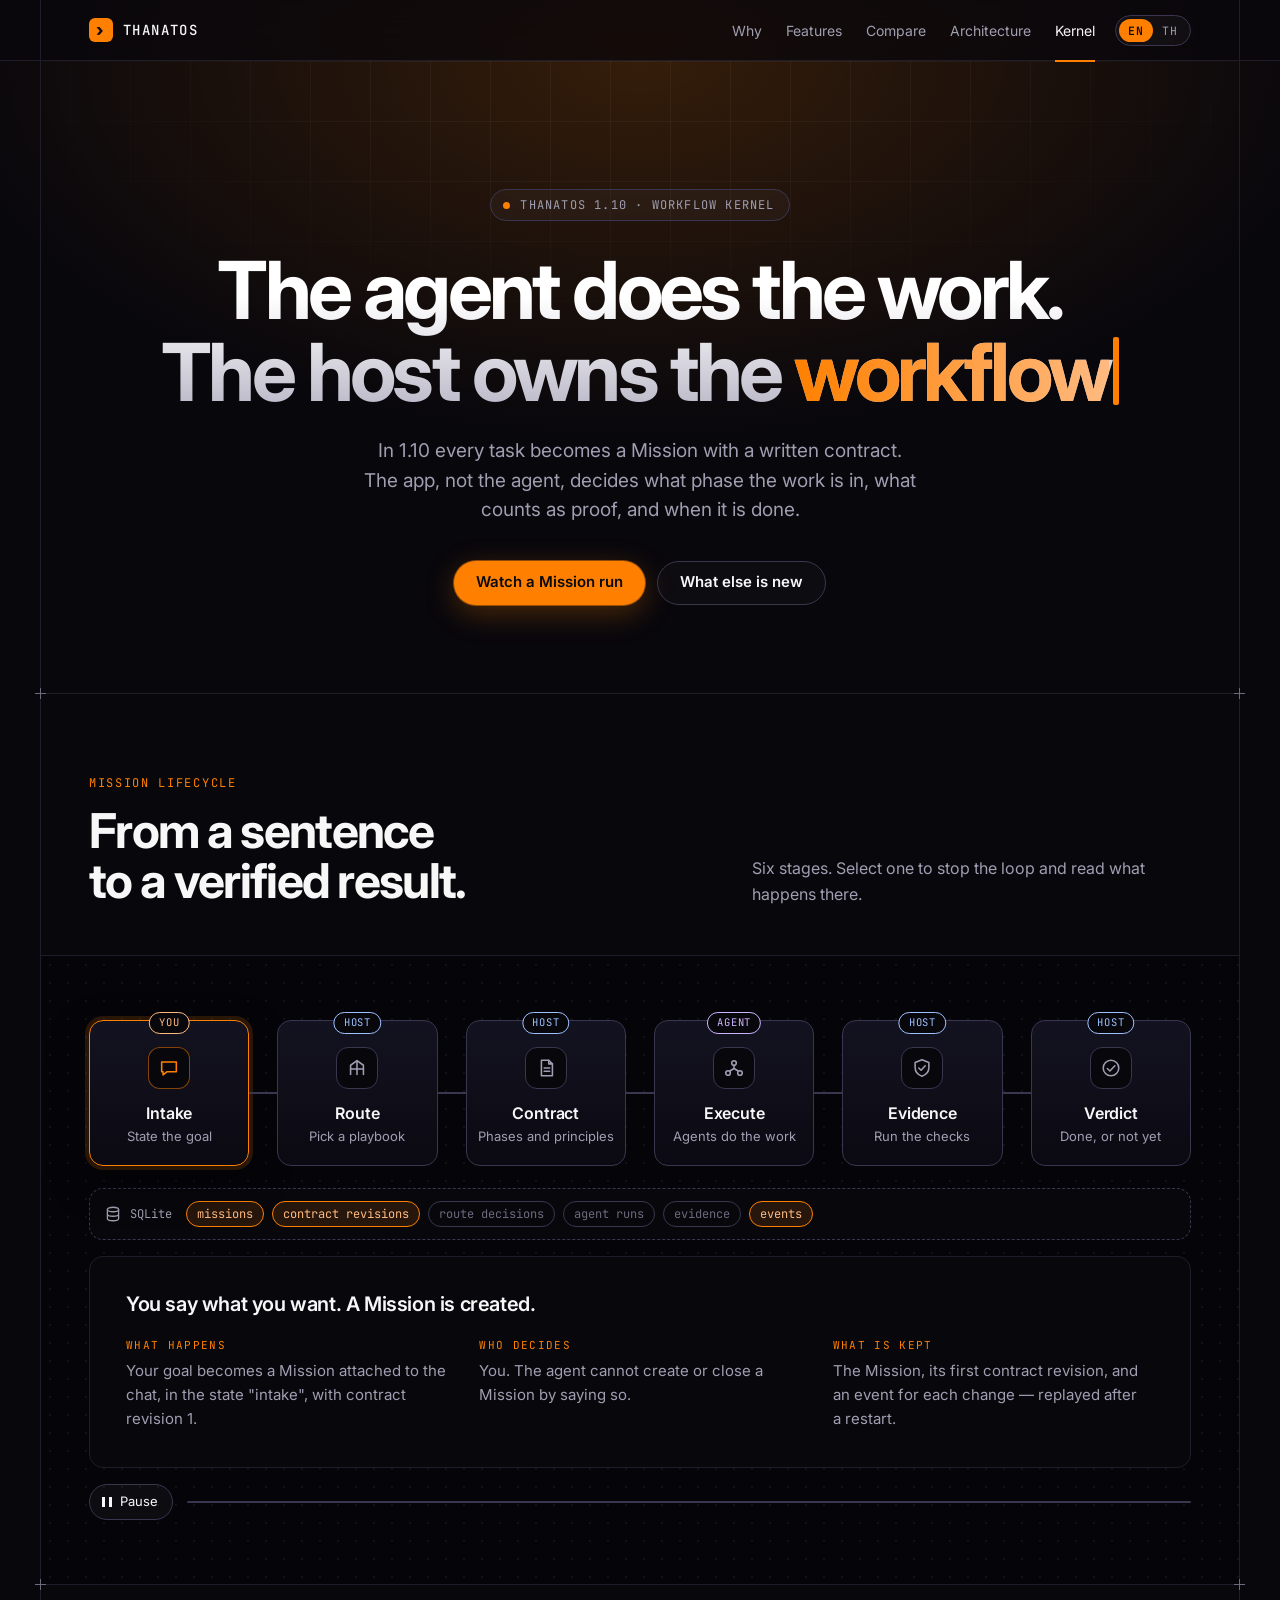
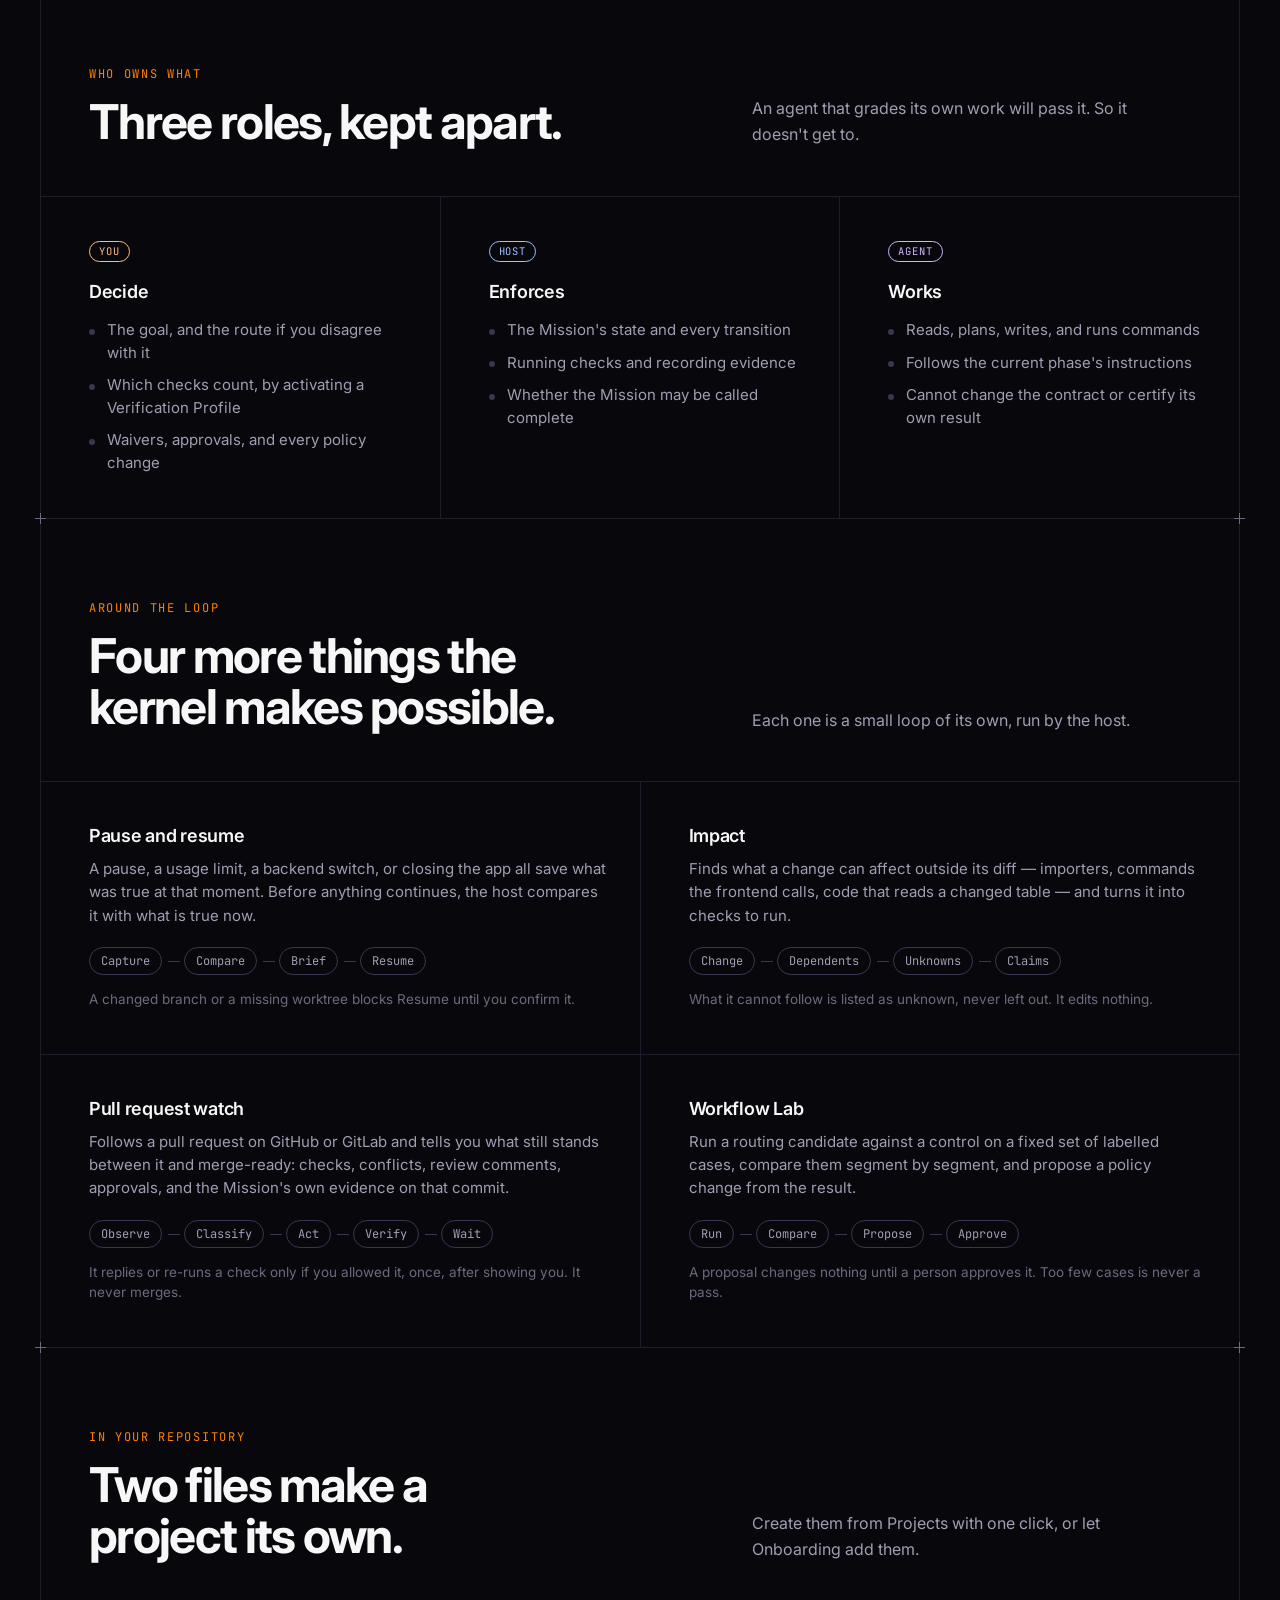
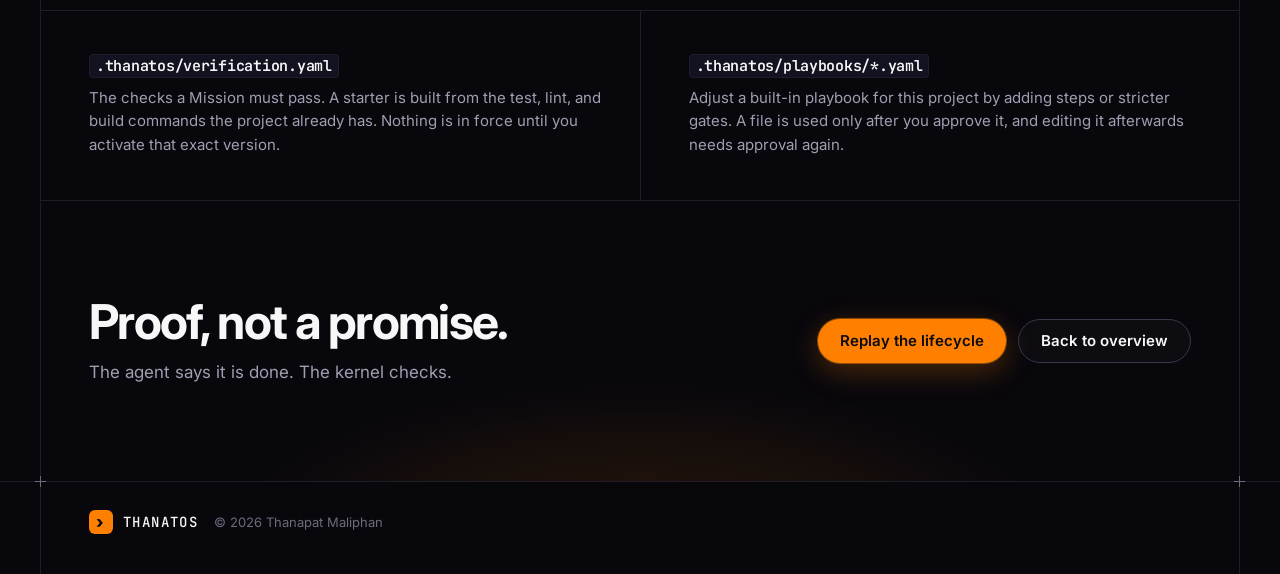
==== kernel.html @ b5351065 "feat: publish THANATOS 1.10 Workflow Kernel" ====
<!doctype html>
<html lang="en" data-i18n-meta="kernel.meta">
<head>
  <meta charset="utf-8">
  <meta name="viewport" content="width=device-width, initial-scale=1">
  <title>THANATOS 1.10 — Workflow Kernel</title>
  <meta name="description" content="How the THANATOS 1.10 Workflow Kernel works: the host owns the workflow, the agent does the work, and nothing is done until there is evidence.">
  <meta property="og:title" content="THANATOS 1.10 — Workflow Kernel">
  <meta property="og:description" content="The host owns the workflow. The agent does the work.">
  <meta property="og:image" content="assets/og-image.png">
  <link rel="preconnect" href="https://fonts.googleapis.com">
  <link rel="preconnect" href="https://fonts.gstatic.com" crossorigin>
  <link rel="stylesheet" href="https://fonts.googleapis.com/css2?family=Inter:wght@400;500;600;700&family=IBM+Plex+Sans+Thai:wght@400;500;600;700&family=JetBrains+Mono:wght@400;500&display=swap">
  <link rel="stylesheet" href="assets/tokens.css">
  <link rel="stylesheet" href="styles.css">
  <link rel="stylesheet" href="kernel.css">
  <script>document.documentElement.classList.add("js");</script>
</head>
<body>
  <div class="page-glow" aria-hidden="true"></div>

  <nav id="site-nav" aria-label="Primary">
    <div class="nav-inner">
      <a class="nav-logo" href="index.html"><span class="nav-mark" aria-hidden="true">›</span>THANATOS</a>
      <div class="nav-links">
        <a href="index.html#why-not-cli" data-i18n="nav.why">Why</a>
        <a href="index.html#features" data-i18n="nav.features">Features</a>
        <a href="index.html#compare" data-i18n="nav.compare">Compare</a>
        <a href="index.html#architecture" data-i18n="nav.arch">Architecture</a>
        <a href="kernel.html" class="nav-active" aria-current="page" data-i18n="nav.kernel">Kernel</a>
      </div>
      <div class="lang-switch" role="group" aria-label="Language" data-i18n-aria="lang.label">
        <button type="button" data-lang="en" aria-pressed="true">EN</button>
        <button type="button" data-lang="th" aria-pressed="false">TH</button>
      </div>
    </div>
  </nav>

  <main class="frame">

    <section id="kernel-hero" class="hero k-hero">
      <div class="hero-grid" aria-hidden="true"></div>
      <div class="hero-inner">
        <p class="hero-eyebrow"><span class="pulse-dot" aria-hidden="true"></span><span data-i18n="kernel.hero.eyebrow">THANATOS 1.10 · Workflow Kernel</span></p>
        <h1 class="hero-title" data-i18n-aria="kernel.hero.aria" aria-label="The agent does the work. The host owns the workflow, the contract, the evidence, and the verdict.">
          <span aria-hidden="true"><span data-i18n-html="kernel.hero.lead">The agent does the work.<br>The host owns the </span><span class="type-word" data-i18n-words="kernel.hero.words" data-words="workflow.|contract.|evidence.|verdict.">workflow.</span><span class="type-caret"></span></span>
        </h1>
        <p class="hero-sub" data-i18n="kernel.hero.sub">In 1.10 every task becomes a Mission with a written contract. The app, not the agent, decides what phase the work is in, what counts as proof, and when it is done.</p>
        <div class="hero-cta">
          <a class="btn btn-primary" href="#lifecycle" data-i18n="kernel.hero.cta1">Watch a Mission run</a>
          <a class="btn btn-ghost" href="#around" data-i18n="kernel.hero.cta2">What else is new</a>
        </div>
      </div>
    </section>

    <section id="lifecycle">
      <header class="section-head">
        <div>
          <p class="section-eyebrow reveal" data-i18n="kernel.life.eyebrow">Mission lifecycle</p>
          <h2 class="section-title reveal" data-i18n="kernel.life.title">From a sentence to a verified result.</h2>
        </div>
        <p class="section-desc reveal" data-i18n="kernel.life.desc">Six stages. Select one to stop the loop and read what happens there.</p>
      </header>

      <div class="flow-cell k-cell">
        <div class="k-diagram" data-kernel-diagram>
          <div class="k-track" role="tablist" aria-label="Mission lifecycle stages" data-i18n-aria="kernel.life.aria">
            <button type="button" class="k-node is-active" role="tab" id="k-tab-0" aria-controls="k-panel-0" aria-selected="true" data-writes="missions contracts events">
              <span class="k-actor k-you" data-i18n="kernel.actor.you">You</span>
              <span class="k-icon" aria-hidden="true"><svg viewBox="0 0 24 24"><path d="M4 5.5h16v10.5H10l-4.5 3.5V16H4z"/></svg></span>
              <span class="k-name" data-i18n="kernel.s1.name">Intake</span>
              <span class="k-sub" data-i18n="kernel.s1.sub">State the goal</span>
            </button>
            <span class="k-wire" aria-hidden="true"><span class="k-packet"></span></span>
            <button type="button" class="k-node" role="tab" id="k-tab-1" aria-controls="k-panel-1" aria-selected="false" tabindex="-1" data-writes="routes events">
              <span class="k-actor k-host" data-i18n="kernel.actor.host">Host</span>
              <span class="k-icon" aria-hidden="true"><svg viewBox="0 0 24 24"><path d="M5 19V9l7-5 7 5v10"/><path d="M12 4v15M5 13h14"/></svg></span>
              <span class="k-name" data-i18n="kernel.s2.name">Route</span>
              <span class="k-sub" data-i18n="kernel.s2.sub">Pick a playbook</span>
            </button>
            <span class="k-wire" aria-hidden="true"><span class="k-packet"></span></span>
            <button type="button" class="k-node" role="tab" id="k-tab-2" aria-controls="k-panel-2" aria-selected="false" tabindex="-1" data-writes="contracts events">
              <span class="k-actor k-host" data-i18n="kernel.actor.host">Host</span>
              <span class="k-icon" aria-hidden="true"><svg viewBox="0 0 24 24"><path d="M7 3.5h8l4 4V20.5H7z"/><path d="M15 3.5v4h4M10 12h6M10 15.5h6"/></svg></span>
              <span class="k-name" data-i18n="kernel.s3.name">Contract</span>
              <span class="k-sub" data-i18n="kernel.s3.sub">Phases and principles</span>
            </button>
            <span class="k-wire" aria-hidden="true"><span class="k-packet"></span></span>
            <button type="button" class="k-node" role="tab" id="k-tab-3" aria-controls="k-panel-3" aria-selected="false" tabindex="-1" data-writes="runs events">
              <span class="k-actor k-agent" data-i18n="kernel.actor.agent">Agent</span>
              <span class="k-icon" aria-hidden="true"><svg viewBox="0 0 24 24"><circle cx="12" cy="6.5" r="2.5"/><circle cx="5.5" cy="17.5" r="2.5"/><circle cx="18.5" cy="17.5" r="2.5"/><path d="M12 9v3.5M12 12.5l-5 3M12 12.5l5 3"/></svg></span>
              <span class="k-name" data-i18n="kernel.s4.name">Execute</span>
              <span class="k-sub" data-i18n="kernel.s4.sub">Agents do the work</span>
            </button>
            <span class="k-wire" aria-hidden="true"><span class="k-packet"></span></span>
            <button type="button" class="k-node" role="tab" id="k-tab-4" aria-controls="k-panel-4" aria-selected="false" tabindex="-1" data-writes="evidence">
              <span class="k-actor k-host" data-i18n="kernel.actor.host">Host</span>
              <span class="k-icon" aria-hidden="true"><svg viewBox="0 0 24 24"><path d="M12 3l7.5 3v5.5c0 4.5-3 8-7.5 9.5-4.5-1.500-7.500-5-7.500-9.500V6z"/><path d="M8.500 12l2.500 2.500 4.500-5"/></svg></span>
              <span class="k-name" data-i18n="kernel.s5.name">Evidence</span>
              <span class="k-sub" data-i18n="kernel.s5.sub">Run the checks</span>
            </button>
            <span class="k-wire" aria-hidden="true"><span class="k-packet"></span></span>
            <button type="button" class="k-node" role="tab" id="k-tab-5" aria-controls="k-panel-5" aria-selected="false" tabindex="-1" data-writes="missions events">
              <span class="k-actor k-host" data-i18n="kernel.actor.host">Host</span>
              <span class="k-icon" aria-hidden="true"><svg viewBox="0 0 24 24"><circle cx="12" cy="12" r="8.500"/><path d="M8 12.500l2.800 2.800L16.200 9.500"/></svg></span>
              <span class="k-name" data-i18n="kernel.s6.name">Verdict</span>
              <span class="k-sub" data-i18n="kernel.s6.sub">Done, or not yet</span>
            </button>
          </div>

          <div class="k-store" aria-hidden="true">
            <span class="k-store-label"><svg viewBox="0 0 24 24"><ellipse cx="12" cy="6" rx="7.500" ry="3"/><path d="M4.500 6v6c0 1.700 3.400 3 7.500 3s7.500-1.300 7.500-3V6M4.500 12v6c0 1.700 3.400 3 7.500 3s7.500-1.300 7.500-3v-6"/></svg>SQLite</span>
            <span class="k-table" data-table="missions">missions</span>
            <span class="k-table" data-table="contracts">contract revisions</span>
            <span class="k-table" data-table="routes">route decisions</span>
            <span class="k-table" data-table="runs">agent runs</span>
            <span class="k-table" data-table="evidence">evidence</span>
            <span class="k-table" data-table="events">events</span>
          </div>

          <div class="k-panels">
            <div class="k-panel" role="tabpanel" id="k-panel-0" aria-labelledby="k-tab-0" tabindex="0">
              <h3 data-i18n="kernel.s1.title">You say what you want. A Mission is created.</h3>
              <dl>
                <div><dt data-i18n="kernel.k.what">What happens</dt><dd data-i18n="kernel.s1.what">Your goal becomes a Mission attached to the chat, in the state "intake", with contract revision 1.</dd></div>
                <div><dt data-i18n="kernel.k.who">Who decides</dt><dd data-i18n="kernel.s1.who">You. The agent cannot create or close a Mission by saying so.</dd></div>
                <div><dt data-i18n="kernel.k.kept">What is kept</dt><dd data-i18n="kernel.s1.kept">The Mission, its first contract revision, and an event for each change — replayed after a restart.</dd></div>
              </dl>
            </div>
            <div class="k-panel" role="tabpanel" id="k-panel-1" aria-labelledby="k-tab-1" tabindex="0" hidden>
              <h3 data-i18n="kernel.s2.title">The host routes the work to a playbook.</h3>
              <dl>
                <div><dt data-i18n="kernel.k.what">What happens</dt><dd data-i18n="kernel.s2.what">Fixed rules match the goal to one of 20 playbooks: bug fix, feature, investigation, refactoring and more. An unclear goal gets the safe one, Investigation.</dd></div>
                <div><dt data-i18n="kernel.k.who">Who decides</dt><dd data-i18n="kernel.s2.who">The rules, and then you: Change route stays available until the work starts. A route that costs more or reaches further asks you first.</dd></div>
                <div><dt data-i18n="kernel.k.kept">What is kept</dt><dd data-i18n="kernel.s2.kept">The decision, its reasons, and any override you made.</dd></div>
              </dl>
            </div>
            <div class="k-panel" role="tabpanel" id="k-panel-2" aria-labelledby="k-tab-2" tabindex="0" hidden>
              <h3 data-i18n="kernel.s3.title">The route becomes a written contract.</h3>
              <dl>
                <div><dt data-i18n="kernel.k.what">What happens</dt><dd data-i18n="kernel.s3.what">The playbook's phases and the engineering principles that fit this task are written into a new contract revision. The agent is given only the instructions for the current phase.</dd></div>
                <div><dt data-i18n="kernel.k.who">Who decides</dt><dd data-i18n="kernel.s3.who">The host. A revision is never edited; a change is a new revision with a reason.</dd></div>
                <div><dt data-i18n="kernel.k.kept">What is kept</dt><dd data-i18n="kernel.s3.kept">Every revision, in order. Open the Contract button on the Mission bar to read it.</dd></div>
              </dl>
            </div>
            <div class="k-panel" role="tabpanel" id="k-panel-3" aria-labelledby="k-tab-3" tabindex="0" hidden>
              <h3 data-i18n="kernel.s4.title">Agents do the work, inside the contract.</h3>
              <dl>
                <div><dt data-i18n="kernel.k.what">What happens</dt><dd data-i18n="kernel.s4.what">One agent, or a team shape you start yourself: Independent Verifier, Architect Panel, Arena, or Interrogate.</dd></div>
                <div><dt data-i18n="kernel.k.who">Who decides</dt><dd data-i18n="kernel.s4.who">The agent decides how. The host decides who may write: one writer per file, and reviewers are read-only and never see the author's reasoning.</dd></div>
                <div><dt data-i18n="kernel.k.kept">What is kept</dt><dd data-i18n="kernel.s4.kept">Each run with its participants and results — including the ones that failed or timed out.</dd></div>
              </dl>
            </div>
            <div class="k-panel" role="tabpanel" id="k-panel-4" aria-labelledby="k-tab-4" tabindex="0" hidden>
              <h3 data-i18n="kernel.s5.title">The host runs the checks and records the result.</h3>
              <dl>
                <div><dt data-i18n="kernel.k.what">What happens</dt><dd data-i18n="kernel.s5.what">Each claim the Mission must prove is tied to a check from the project's Verification Profile — your tests, lint, build. The host runs it and stores the outcome.</dd></div>
                <div><dt data-i18n="kernel.k.who">Who decides</dt><dd data-i18n="kernel.s5.who">The result of the command. An agent can run commands but cannot record evidence, and "it passed" in chat is not a result.</dd></div>
                <div><dt data-i18n="kernel.k.kept">What is kept</dt><dd data-i18n="kernel.s5.kept">Every attempt, never rewritten. Edit the code after a pass and that evidence turns stale.</dd></div>
              </dl>
            </div>
            <div class="k-panel" role="tabpanel" id="k-panel-5" aria-labelledby="k-tab-5" tabindex="0" hidden>
              <h3 data-i18n="kernel.s6.title">Done means every required claim has fresh evidence.</h3>
              <dl>
                <div><dt data-i18n="kernel.k.what">What happens</dt><dd data-i18n="kernel.s6.what">The Mission can only move to "completed" when nothing required is failed, stale, or missing. Otherwise the Evidence panel lists exactly what blocks it.</dd></div>
                <div><dt data-i18n="kernel.k.who">Who decides</dt><dd data-i18n="kernel.s6.who">The host, from the ledger. You can waive a claim, with a reason that stays on record.</dd></div>
                <div><dt data-i18n="kernel.k.kept">What is kept</dt><dd data-i18n="kernel.s6.kept">The final state, the waivers, and the trail that led there.</dd></div>
              </dl>
            </div>
          </div>

          <div class="k-controls">
            <button type="button" class="k-play" data-kernel-play aria-pressed="true">
              <span class="k-play-icon" aria-hidden="true"></span>
              <span data-kernel-play-label data-pause="Pause" data-play="Play" data-i18n-pause="kernel.life.pause" data-i18n-play="kernel.life.play">Pause</span>
            </button>
            <span class="k-progress" aria-hidden="true"><i></i></span>
          </div>
        </div>
      </div>
    </section>

    <section id="owners">
      <header class="section-head">
        <div>
          <p class="section-eyebrow reveal" data-i18n="kernel.own.eyebrow">Who owns what</p>
          <h2 class="section-title reveal" data-i18n="kernel.own.title">Three roles, kept apart.</h2>
        </div>
        <p class="section-desc reveal" data-i18n="kernel.own.desc">An agent that grades its own work will pass it. So it doesn't get to.</p>
      </header>
      <div class="bento k-own">
        <div class="bento-cell reveal">
          <span class="k-actor k-you" data-i18n="kernel.actor.you">You</span>
          <h3 data-i18n="kernel.own.you.title">Decide</h3>
          <ul>
            <li data-i18n="kernel.own.you.1">The goal, and the route if you disagree with it</li>
            <li data-i18n="kernel.own.you.2">Which checks count, by activating a Verification Profile</li>
            <li data-i18n="kernel.own.you.3">Waivers, approvals, and every policy change</li>
          </ul>
        </div>
        <div class="bento-cell reveal">
          <span class="k-actor k-host" data-i18n="kernel.actor.host">Host</span>
          <h3 data-i18n="kernel.own.host.title">Enforces</h3>
          <ul>
            <li data-i18n="kernel.own.host.1">The Mission's state and every transition</li>
            <li data-i18n="kernel.own.host.2">Running checks and recording evidence</li>
            <li data-i18n="kernel.own.host.3">Whether the Mission may be called complete</li>
          </ul>
        </div>
        <div class="bento-cell reveal">
          <span class="k-actor k-agent" data-i18n="kernel.actor.agent">Agent</span>
          <h3 data-i18n="kernel.own.agent.title">Works</h3>
          <ul>
            <li data-i18n="kernel.own.agent.1">Reads, plans, writes, and runs commands</li>
            <li data-i18n="kernel.own.agent.2">Follows the current phase's instructions</li>
            <li data-i18n="kernel.own.agent.3">Cannot change the contract or certify its own result</li>
          </ul>
        </div>
      </div>
    </section>

    <section id="benchmark" hidden>
      <header class="section-head">
        <div>
          <p class="section-eyebrow reveal" data-i18n="kernel.bench.eyebrow">Benchmark</p>
          <h2 class="section-title reveal" data-i18n="kernel.bench.title">Same tasks, same models, with and without the kernel.</h2>
        </div>
        <p class="section-desc reveal" data-i18n="kernel.bench.desc">Each tool gets the same task and repository. A hidden test suite, not the tool, decides whether the task is done.</p>
      </header>
      <div class="flow-cell k-cell">
        <div class="bm">
          <p class="bm-sample" data-benchmark-sample hidden data-i18n="kernel.bench.sample">Sample data — not measured</p>
          <div class="bm-chart" data-benchmark-chart></div>
          <p class="bm-meta" data-benchmark-meta></p>
        </div>
      </div>
    </section>

    <section id="around">
      <header class="section-head">
        <div>
          <p class="section-eyebrow reveal" data-i18n="kernel.around.eyebrow">Around the loop</p>
          <h2 class="section-title reveal" data-i18n="kernel.around.title">Four more things the kernel makes possible.</h2>
        </div>
        <p class="section-desc reveal" data-i18n="kernel.around.desc">Each one is a small loop of its own, run by the host.</p>
      </header>
      <div class="bento k-around">
        <article class="bento-cell reveal">
          <h3 data-i18n="kernel.a1.title">Pause and resume</h3>
          <p data-i18n="kernel.a1.body">A pause, a usage limit, a backend switch, or closing the app all save what was true at that moment. Before anything continues, the host compares it with what is true now.</p>
          <ol class="k-mini" style="--k-n:4">
            <li data-i18n="kernel.a1.m1">Capture</li><li data-i18n="kernel.a1.m2">Compare</li><li data-i18n="kernel.a1.m3">Brief</li><li data-i18n="kernel.a1.m4">Resume</li>
          </ol>
          <p class="k-note" data-i18n="kernel.a1.note">A changed branch or a missing worktree blocks Resume until you confirm it.</p>
        </article>
        <article class="bento-cell reveal">
          <h3 data-i18n="kernel.a2.title">Impact</h3>
          <p data-i18n="kernel.a2.body">Finds what a change can affect outside its diff — importers, commands the frontend calls, code that reads a changed table — and turns it into checks to run.</p>
          <ol class="k-mini" style="--k-n:4">
            <li data-i18n="kernel.a2.m1">Change</li><li data-i18n="kernel.a2.m2">Dependents</li><li data-i18n="kernel.a2.m3">Unknowns</li><li data-i18n="kernel.a2.m4">Claims</li>
          </ol>
          <p class="k-note" data-i18n="kernel.a2.note">What it cannot follow is listed as unknown, never left out. It edits nothing.</p>
        </article>
        <article class="bento-cell reveal">
          <h3 data-i18n="kernel.a3.title">Pull request watch</h3>
          <p data-i18n="kernel.a3.body">Follows a pull request on GitHub or GitLab and tells you what still stands between it and merge-ready: checks, conflicts, review comments, approvals, and the Mission's own evidence on that commit.</p>
          <ol class="k-mini" style="--k-n:5">
            <li data-i18n="kernel.a3.m1">Observe</li><li data-i18n="kernel.a3.m2">Classify</li><li data-i18n="kernel.a3.m3">Act</li><li data-i18n="kernel.a3.m4">Verify</li><li data-i18n="kernel.a3.m5">Wait</li>
          </ol>
          <p class="k-note" data-i18n="kernel.a3.note">It replies or re-runs a check only if you allowed it, once, after showing you. It never merges.</p>
        </article>
        <article class="bento-cell reveal">
          <h3 data-i18n="kernel.a4.title">Workflow Lab</h3>
          <p data-i18n="kernel.a4.body">Run a routing candidate against a control on a fixed set of labelled cases, compare them segment by segment, and propose a policy change from the result.</p>
          <ol class="k-mini" style="--k-n:4">
            <li data-i18n="kernel.a4.m1">Run</li><li data-i18n="kernel.a4.m2">Compare</li><li data-i18n="kernel.a4.m3">Propose</li><li data-i18n="kernel.a4.m4">Approve</li>
          </ol>
          <p class="k-note" data-i18n="kernel.a4.note">A proposal changes nothing until a person approves it. Too few cases is never a pass.</p>
        </article>
      </div>
    </section>

    <section id="project-files">
      <header class="section-head">
        <div>
          <p class="section-eyebrow reveal" data-i18n="kernel.files.eyebrow">In your repository</p>
          <h2 class="section-title reveal" data-i18n="kernel.files.title">Two files make a project its own.</h2>
        </div>
        <p class="section-desc reveal" data-i18n="kernel.files.desc">Create them from Projects with one click, or let Onboarding add them.</p>
      </header>
      <div class="bento k-files">
        <div class="bento-cell reveal">
          <h3><code>.thanatos/verification.yaml</code></h3>
          <p data-i18n="kernel.files.f1">The checks a Mission must pass. A starter is built from the test, lint, and build commands the project already has. Nothing is in force until you activate that exact version.</p>
        </div>
        <div class="bento-cell reveal">
          <h3><code>.thanatos/playbooks/*.yaml</code></h3>
          <p data-i18n="kernel.files.f2">Adjust a built-in playbook for this project by adding steps or stricter gates. A file is used only after you approve it, and editing it afterwards needs approval again.</p>
        </div>
      </div>
    </section>

    <section id="cta" class="cta">
      <div class="cta-text reveal">
        <h2 data-i18n="kernel.cta.title">Proof, not a promise.</h2>
        <p data-i18n="kernel.cta.sub">The agent says it is done. The kernel checks.</p>
      </div>
      <div class="cta-actions reveal">
        <a class="btn btn-primary" href="#lifecycle" data-i18n="kernel.cta.btn1">Replay the lifecycle</a>
        <a class="btn btn-ghost" href="index.html" data-i18n="kernel.cta.btn2">Back to overview</a>
      </div>
    </section>

  </main>

  <footer>
    <div class="footer-inner">
      <div class="footer-brand">
        <span class="nav-logo"><span class="nav-mark" aria-hidden="true">›</span>THANATOS</span>
        <span class="footer-copy">© <span data-current-year>2026</span> Thanapat Maliphan</span>
      </div>
    </div>
  </footer>

  <script src="i18n.js"></script>
  <script src="script.js"></script>
  <script src="kernel.js"></script>
  <script src="benchmark-data.js"></script>
  <script src="benchmark.js"></script>
</body>
</html>
---- assets/tokens.css ----
/* Ported from src/styles/tokens.css on 2026-10-02: dark mode surfaces plus
   the "mclaren" accent (data-theme-accent="mclaren": --r-violet-rgb 255 128 0,
   --r-violet-hover #ff9933, --r-violet-soft #ffba80). Re-copy if the app's
   tokens change — presentations/ ships standalone (file:// or static host),
   outside the Vite build root, so it can't import the app's tokens.css. */
:root {
  --bg: #08070c;
  --bg-elevated: #131220;
  --bg-sunken: #050409;
  --border: #1f1d29;
  --border-subtle: #3a3650;
  --text: #f7f7f8;
  --text-dim: #a09eb1;
  --text-faint: #6c6a7d;

  /* McLaren Papaya. #ff8000 on --bg is 7.97:1, so it doubles as text color.
     White on #ff8000 is only 2.52:1 — text sitting ON the accent uses
     --on-accent (7.83:1). */
  --accent: #ff8000;
  --accent-rgb: 255 128 0;
  --accent-dim: #ff9933;
  --accent-text: #ff9933;
  --accent-soft: #ffba80;
  --accent-tint: rgb(var(--accent-rgb) / 0.12);
  --on-accent: #0b0a0f;

  --ok: #3fb950;
  --warn: #d29922;
  --err: #f85149;
  --grid-line: rgba(255, 255, 255, 0.045);

  --font-sans: "Inter", "IBM Plex Sans Thai", "Noto Sans Thai", -apple-system, BlinkMacSystemFont, sans-serif;
  --font-code: "JetBrains Mono", "SF Mono", Consolas, "Liberation Mono", Menlo, monospace;

  --radius-sm: 6px;
  --radius-md: 8px;
  --radius-lg: 14px;
  --dur-hover: 160ms;
  --dur-enter: 280ms;
  --ease-out-expo: cubic-bezier(0.16, 1, 0.3, 1);
  --shadow-float: 0 12px 48px rgba(0, 0, 0, 0.5);
}
---- styles.css ----
/* =========================================================
   Layout: Vercel-style framed grid. One centered column with
   1px rails, sections divided by 1px rules, "+" crosshairs at
   the intersections, and bento cells that share their borders.
   ========================================================= */

* { box-sizing: border-box; }
html { color-scheme: dark; scroll-behavior: smooth; }
body {
  position: relative;
  margin: 0;
  background: var(--bg);
  color: var(--text);
  font-family: var(--font-sans);
  line-height: 1.5;
  -webkit-font-smoothing: antialiased;
}
img { max-width: 100%; height: auto; display: block; }
code {
  font-family: var(--font-code);
  font-size: 0.88em;
  padding: 1px 6px;
  border-radius: 4px;
  background: var(--bg-elevated);
  border: 1px solid var(--border);
}
:focus-visible { outline: 2px solid var(--accent); outline-offset: 3px; border-radius: 4px; }

:root {
  --frame-w: min(1200px, calc(100% - 24px));
  --cell-pad: 24px;
}
@media (min-width: 768px) {
  :root { --frame-w: min(1200px, calc(100% - 64px)); --cell-pad: 48px; }
}

.page-glow {
  position: absolute;
  top: -320px;
  left: 0;
  right: 0;
  height: 760px;
  background: radial-gradient(ellipse 55% 50% at 50% 50%, rgb(var(--accent-rgb) / 0.18) 0%, transparent 100%);
  pointer-events: none;
  z-index: 0;
  animation: glow-breathe 8s ease-in-out infinite alternate;
}
@keyframes glow-breathe {
  from { opacity: 0.7; }
  to { opacity: 1; }
}

/* ---------- Nav ---------- */
#site-nav {
  position: sticky;
  top: 0;
  z-index: 20;
  background: color-mix(in srgb, var(--bg) 75%, transparent);
  backdrop-filter: blur(14px) saturate(140%);
  -webkit-backdrop-filter: blur(14px) saturate(140%);
  border-bottom: 1px solid var(--border);
}
.nav-inner {
  width: var(--frame-w);
  margin-inline: auto;
  height: 60px;
  display: flex;
  align-items: center;
  justify-content: space-between;
  padding-inline: var(--cell-pad);
  border-inline: 1px solid var(--border);
}
.nav-logo {
  display: inline-flex;
  align-items: center;
  gap: 10px;
  font-family: var(--font-code);
  font-weight: 500;
  font-size: 14px;
  letter-spacing: 0.1em;
  color: var(--text);
  text-decoration: none;
}
.nav-mark {
  display: inline-grid;
  place-items: center;
  width: 24px;
  height: 24px;
  border-radius: 6px;
  background: var(--accent);
  color: var(--on-accent);
  font-family: var(--font-sans);
  font-weight: 800;
  font-size: 17px;
  line-height: 1;
}
.nav-links { display: flex; align-items: center; gap: 24px; font-size: 14px; }
.nav-links a { position: relative; color: var(--text-dim); text-decoration: none; transition: color var(--dur-hover); }
.nav-links a:hover, .nav-links a.nav-active { color: var(--text); }
.nav-links a::after {
  content: "";
  position: absolute;
  left: 0; right: 100%; bottom: -21px;
  height: 2px;
  background: var(--accent);
  transition: right var(--dur-hover) var(--ease-out-expo);
}
.nav-links a:hover::after, .nav-links a.nav-active::after { right: 0; }
@media (max-width: 400px) {
  .nav-links { gap: 16px; font-size: 13px; }
}
.nav-inner .nav-links { margin-left: auto; }
.lang-switch {
  display: inline-flex;
  margin-left: 20px;
  padding: 3px;
  border-radius: 999px;
  border: 1px solid var(--border-subtle);
  background: rgb(255 255 255 / 0.03);
}
.lang-switch button {
  min-width: 34px;
  padding: 4px 9px;
  border: 0;
  border-radius: 999px;
  background: transparent;
  color: var(--text-dim);
  font-family: var(--font-code);
  font-size: 11.5px;
  letter-spacing: 0.06em;
  cursor: pointer;
  transition: background var(--dur-hover), color var(--dur-hover);
}
.lang-switch button:hover { color: var(--text); }
.lang-switch button[aria-pressed="true"] { background: var(--accent); color: var(--on-accent); font-weight: 600; }
@media (max-width: 560px) {
  .nav-links { display: none; }
  .lang-switch { margin-left: auto; }
}

/* Thai: the tight Latin tracking and line-height crush Thai stacked vowels. */
html[lang="th"] body { line-height: 1.65; }
html[lang="th"] .hero-title { letter-spacing: -0.015em; line-height: 1.22; }
html[lang="th"] .section-title,
html[lang="th"] .feature-title,
html[lang="th"] .cta h2 { letter-spacing: -0.01em; line-height: 1.28; }
html[lang="th"] .hero-eyebrow,
html[lang="th"] .section-eyebrow,
html[lang="th"] .feature-num { letter-spacing: 0.04em; }
html[lang="th"] .feature-list li { grid-template-columns: 10.5em 1fr; }
html[lang="th"] .hero-title,
html[lang="th"] .section-title,
html[lang="th"] .feature-title,
html[lang="th"] .cta h2,
html[lang="th"] .bento-cell h3 { text-wrap: wrap; }

/* ---------- Frame ---------- */
.frame {
  position: relative;
  z-index: 1;
  width: var(--frame-w);
  margin-inline: auto;
  border-inline: 1px solid var(--border);
}
.frame > section { position: relative; scroll-margin-top: 60px; }
.frame > section + section { border-top: 1px solid var(--border); }
.frame > section + section::before,
.frame > section + section::after,
footer .footer-inner::before,
footer .footer-inner::after {
  content: "";
  position: absolute;
  top: -6px;
  width: 11px;
  height: 11px;
  z-index: 3;
  background:
    linear-gradient(var(--text-faint), var(--text-faint)) center / 1px 100% no-repeat,
    linear-gradient(var(--text-faint), var(--text-faint)) center / 100% 1px no-repeat;
}
.frame > section + section::before, footer .footer-inner::before { left: -6px; }
.frame > section + section::after, footer .footer-inner::after { right: -6px; }

/* ---------- Buttons ---------- */
.btn {
  display: inline-flex;
  align-items: center;
  justify-content: center;
  height: 44px;
  padding: 0 22px;
  border-radius: 999px;
  font-weight: 600;
  font-size: 15px;
  text-decoration: none;
  white-space: nowrap;
  transition: background var(--dur-hover), border-color var(--dur-hover), transform var(--dur-hover), box-shadow var(--dur-hover);
}
.btn:hover { transform: translateY(-1px); }
.btn:active { transform: translateY(0); }
.btn-primary {
  background: var(--accent);
  color: var(--on-accent);
  box-shadow: 0 0 0 1px rgb(var(--accent-rgb) / 0.5), 0 8px 30px rgb(var(--accent-rgb) / 0.28);
}
.btn-primary:hover { background: var(--accent-dim); box-shadow: 0 0 0 1px rgb(var(--accent-rgb) / 0.6), 0 12px 40px rgb(var(--accent-rgb) / 0.38); }
.btn-ghost { border: 1px solid var(--border-subtle); color: var(--text); background: rgb(255 255 255 / 0.02); }
.btn-ghost:hover { border-color: var(--text-faint); background: rgb(255 255 255 / 0.06); }

/* ---------- Hero ---------- */
.hero { overflow: hidden; }
.hero-grid {
  position: absolute;
  inset: 0;
  background-image:
    linear-gradient(var(--grid-line) 1px, transparent 1px),
    linear-gradient(90deg, var(--grid-line) 1px, transparent 1px);
  background-size: 60px 60px;
  background-position: center top;
  -webkit-mask-image: radial-gradient(ellipse 75% 60% at 50% 0%, #000 25%, transparent 78%);
  mask-image: radial-gradient(ellipse 75% 60% at 50% 0%, #000 25%, transparent 78%);
  pointer-events: none;
}
.hero-inner {
  position: relative;
  padding: 88px var(--cell-pad) 64px;
  text-align: center;
}
@media (min-width: 768px) {
  .hero-inner { padding-top: 128px; padding-bottom: 72px; }
}
.hero-eyebrow {
  display: inline-flex;
  align-items: center;
  gap: 10px;
  margin: 0 0 28px;
  padding: 6px 14px 6px 12px;
  border-radius: 999px;
  border: 1px solid var(--border-subtle);
  background: rgb(255 255 255 / 0.03);
  font-family: var(--font-code);
  font-size: 12px;
  letter-spacing: 0.1em;
  text-transform: uppercase;
  color: var(--text-dim);
}
.pulse-dot {
  width: 7px;
  height: 7px;
  border-radius: 50%;
  background: var(--accent);
  animation: pulse 2.4s ease-out infinite;
}
@keyframes pulse {
  0% { box-shadow: 0 0 0 0 rgb(var(--accent-rgb) / 0.6); }
  70% { box-shadow: 0 0 0 8px rgb(var(--accent-rgb) / 0); }
  100% { box-shadow: 0 0 0 0 rgb(var(--accent-rgb) / 0); }
}
.hero-title {
  margin: 0 auto 24px;
  max-width: 15em;
  font-size: clamp(36px, 7.2vw, 80px);
  line-height: 1.02;
  font-weight: 700;
  letter-spacing: -0.045em;
  text-wrap: balance;
  background: linear-gradient(180deg, #fff 30%, #b9b7c6 100%);
  -webkit-background-clip: text;
  background-clip: text;
  color: transparent;
}
.type-word {
  background: linear-gradient(90deg, var(--accent) 0%, var(--accent-soft) 100%);
  -webkit-background-clip: text;
  background-clip: text;
  color: transparent;
  white-space: nowrap;
}
.type-caret {
  display: inline-block;
  width: 0.07em;
  height: 0.86em;
  margin-left: 0.05em;
  vertical-align: -0.06em;
  border-radius: 2px;
  background: var(--accent);
  animation: caret-blink 1.05s steps(1) infinite;
}
@keyframes caret-blink { 50% { opacity: 0; } }
.hero-sub {
  max-width: 560px;
  margin: 0 auto 36px;
  color: var(--text-dim);
  font-size: clamp(16px, 2.1vw, 19px);
  line-height: 1.55;
}
.hero-cta { display: flex; gap: 12px; justify-content: center; flex-wrap: wrap; }
@media (max-width: 480px) {
  .hero-cta .btn { width: 100%; max-width: 320px; }
}
.hero-sub, .section-desc, .feature-vs { text-wrap: pretty; }
.feature-title, .flow-node h3, .section-title, .cta h2 { text-wrap: balance; }
.hero-shot-cell {
  position: relative;
  padding: 0 var(--cell-pad);
}
.hero-shot-wrap {
  position: relative;
  padding: 6px;
  border-radius: 20px 20px 0 0;
  border: 1px solid var(--border-subtle);
  border-bottom: 0;
  background: linear-gradient(180deg, rgb(255 255 255 / 0.07), rgb(255 255 255 / 0.01));
  box-shadow: 0 -20px 80px rgb(var(--accent-rgb) / 0.10);
  opacity: 0;
  transform: translateY(24px);
  animation: hero-in 900ms var(--ease-out-expo) 250ms forwards;
}
.hero-shot { border-radius: 14px 14px 0 0; }
@media (min-width: 641px) {
  .hero-shot-wrap { max-height: 600px; overflow: hidden; }
}
@media (max-width: 640px) {
  .hero-shot { aspect-ratio: 4 / 3; object-fit: cover; object-position: 0 0; }
}
.hero-shot-wrap::after {
  content: "";
  position: absolute;
  inset: auto -1px 0 -1px;
  height: 45%;
  background: linear-gradient(transparent, var(--bg));
  pointer-events: none;
}
@keyframes hero-in { to { opacity: 1; transform: none; } }

/* ---------- Section head ---------- */
.section-head {
  display: grid;
  gap: 16px;
  padding: 56px var(--cell-pad) 40px;
  border-bottom: 1px solid var(--border);
}
@media (min-width: 900px) {
  .section-head { grid-template-columns: 1.4fr 1fr; align-items: end; gap: 48px; padding-top: 80px; padding-bottom: 48px; }
}
.section-eyebrow {
  margin: 0 0 14px;
  font-family: var(--font-code);
  font-size: 12px;
  letter-spacing: 0.14em;
  text-transform: uppercase;
  color: var(--accent);
}
.section-title {
  margin: 0;
  font-size: clamp(28px, 4.4vw, 48px);
  line-height: 1.06;
  font-weight: 700;
  letter-spacing: -0.035em;
}
.section-desc { margin: 0; color: var(--text-dim); font-size: 16px; line-height: 1.6; max-width: 26em; }

/* ---------- Bento (shared 1px borders) ---------- */
.bento {
  display: grid;
  gap: 1px;
  background: var(--border);
}
.bento-4 { grid-template-columns: 1fr; }
@media (min-width: 480px) { .bento-4 { grid-template-columns: repeat(2, 1fr); } }
@media (min-width: 1024px) { .bento-4 { grid-template-columns: repeat(4, 1fr); } }
.bento-cell {
  position: relative;
  padding: 28px var(--cell-pad) 32px;
  background: var(--bg);
  transition: background var(--dur-hover);
}
@media (min-width: 480px) and (max-width: 767px) { .bento-cell { padding-inline: 20px; } }
@media (min-width: 768px) { .bento-cell { padding-block: 40px 44px; } }
@media (min-width: 1024px) { .bento-cell { padding-inline: var(--cell-pad) 32px; } }
.bento-cell:hover { background: #0c0b12; }
.bento-cell::before {
  content: "";
  position: absolute;
  inset: 0 0 auto 0;
  height: 1px;
  background: linear-gradient(90deg, transparent, var(--accent), transparent);
  opacity: 0;
  transition: opacity var(--dur-hover);
}
.bento-cell:hover::before { opacity: 1; }
.cell-num { display: block; margin-bottom: 16px; font-family: var(--font-code); font-size: 12px; color: var(--accent); }
.bento-cell h3 { margin: 0 0 8px; font-size: 18px; font-weight: 600; letter-spacing: -0.015em; }
.bento-cell p { margin: 0; color: var(--text-dim); font-size: 15px; line-height: 1.55; }

/* ---------- Feature rows (alternating cells) ---------- */
.feature-rows { display: grid; gap: 1px; background: var(--border); }
.feature-row { position: relative; display: grid; grid-template-columns: 1fr; gap: 1px; background: var(--border); }
@media (min-width: 960px) {
  .feature-row { grid-template-columns: 1fr 1fr; }
  .feature-row:nth-child(even) .feature-visual { order: -1; }
  .feature-row::before {
    content: "";
    position: absolute;
    top: -6px;
    left: calc(50% - 5px);
    width: 11px;
    height: 11px;
    z-index: 3;
    background:
      linear-gradient(var(--text-faint), var(--text-faint)) center / 1px 100% no-repeat,
      linear-gradient(var(--text-faint), var(--text-faint)) center / 100% 1px no-repeat;
  }
}
.feature-text {
  display: flex;
  flex-direction: column;
  justify-content: center;
  padding: 48px var(--cell-pad);
  background: var(--bg);
}
@media (min-width: 960px) { .feature-text { padding-block: 72px; } }
.feature-num {
  margin: 0 0 16px;
  font-family: var(--font-code);
  font-size: 12px;
  letter-spacing: 0.12em;
  text-transform: uppercase;
  color: var(--accent);
}
.feature-title {
  margin: 0 0 12px;
  font-size: clamp(26px, 3vw, 36px);
  line-height: 1.1;
  font-weight: 700;
  letter-spacing: -0.03em;
}
.feature-title { margin-bottom: 28px; }
.feature-list { list-style: none; margin: 0 0 28px; padding: 0; border-top: 1px solid var(--border); }
.feature-list li {
  display: grid;
  grid-template-columns: 10.5em 1fr;
  column-gap: 12px;
  align-items: baseline;
  padding: 11px 0;
  border-bottom: 1px solid var(--border);
  color: var(--text-dim);
  font-size: 14.5px;
}
.feature-list strong { color: var(--text); font-weight: 600; }
.feature-list strong::before {
  content: "";
  display: inline-block;
  width: 6px;
  height: 6px;
  margin-right: 10px;
  border-radius: 1px;
  background: var(--text-faint);
  transform: translateY(-2px) rotate(45deg);
}
@media (max-width: 520px) {
  .feature-list li { grid-template-columns: 1fr; row-gap: 2px; }
  .feature-list li > span { padding-left: 16px; }
}
.feature-vs { margin: 0; font-size: 14.5px; color: var(--text); }
.feature-vs .vs-pill {
  display: inline-block;
  margin-right: 10px;
  padding: 2px 8px;
  border-radius: 999px;
  background: transparent;
  border: 1px solid var(--border-subtle);
  font-family: var(--font-code);
  font-size: 11px;
  letter-spacing: 0.08em;
  text-transform: uppercase;
  color: var(--text-faint);
}

.feature-visual {
  position: relative;
  display: grid;
  place-items: center;
  padding: 40px var(--cell-pad);
  background:
    radial-gradient(circle, rgb(255 255 255 / 0.06) 1px, transparent 1.2px) 0 0 / 18px 18px,
    var(--bg-sunken);
  overflow: hidden;
}
@media (min-width: 960px) { .feature-visual { padding: 64px var(--cell-pad); } }
.feature-visual::before {
  content: "";
  position: absolute;
  inset: 15% 10%;
  background: radial-gradient(ellipse at center, rgb(255 255 255 / 0.05), transparent 70%);
  filter: blur(40px);
}

/* ---------- Mockups ---------- */
.mock {
  position: relative;
  z-index: 1;
  width: 100%;
  max-width: 520px;
  border-radius: var(--radius-lg);
  border: 1px solid var(--border-subtle);
  background: linear-gradient(180deg, #100f1a, #07060b);
  box-shadow: 0 24px 64px rgb(0 0 0 / 0.55), inset 0 1px 0 rgb(255 255 255 / 0.05);
  overflow: hidden;
  font-size: 12px;
  color: var(--text-dim);
}
.mock-bar {
  display: flex;
  align-items: center;
  gap: 6px;
  padding: 10px 14px;
  border-bottom: 1px solid var(--border);
  background: rgb(255 255 255 / 0.02);
}
.mock-bar i { width: 9px; height: 9px; border-radius: 50%; background: var(--border-subtle); }
.mock-bar span {
  margin-left: 10px;
  font-family: var(--font-code);
  font-size: 11px;
  color: var(--text-faint);
  white-space: nowrap;
  overflow: hidden;
  text-overflow: ellipsis;
}
.mock-bar .url-pill {
  flex: 1;
  max-width: 260px;
  margin-inline: auto;
  padding: 3px 12px;
  border-radius: 999px;
  background: var(--bg-elevated);
  text-align: center;
}
.mock-shot { max-width: 100%; }
.shot-stack { position: relative; z-index: 1; display: grid; gap: 20px; width: 100%; }
.mock-shot > img { display: block; width: 100%; height: auto; }
@media (min-width: 960px) {
  .feature-visual:has(.mock-shot) { padding: 48px 32px; }
}
.btn-mini {
  display: inline-block;
  padding: 4px 10px;
  border-radius: 999px;
  background: var(--accent);
  color: var(--on-accent);
  font-weight: 600;
  font-size: 11px;
  white-space: nowrap;
}
.btn-mini.ghost { background: transparent; color: var(--text-dim); border: 1px solid var(--border-subtle); }

/* 04 browser */
.browser { display: grid; grid-template-columns: 1.15fr 1fr; min-height: 250px; }
.page { display: flex; flex-direction: column; gap: 10px; padding: 18px; border-right: 1px solid var(--border); background: #f4f3f6; }
.sk { border-radius: 4px; background: #dcdae2; }
.sk-title { height: 14px; width: 60%; background: #c4c1cc; }
.sk-line { height: 8px; width: 90%; }
.sk-line.short { width: 55%; }
.sk-field { height: 26px; border-radius: 6px; border: 1px solid #d3d0da; background: #fff; }
.sk-btn { margin-top: 4px; padding: 8px; border-radius: 6px; background: var(--accent); color: var(--on-accent); font-weight: 600; text-align: center; }
.tests { display: flex; flex-direction: column; gap: 6px; padding: 14px; }
.tests-head { margin-bottom: 4px; font-family: var(--font-code); font-size: 10.5px; text-transform: uppercase; letter-spacing: 0.06em; color: var(--text-faint); }
.test { display: flex; align-items: center; gap: 8px; padding: 8px 10px; border-radius: var(--radius-sm); border: 1px solid var(--border); background: var(--bg-elevated); color: var(--text); line-height: 1.3; }
.test::before { font-family: var(--font-code); font-weight: 700; }
.test.pass::before { content: "✓"; color: var(--ok); }
.test.fail { border-color: rgb(248 81 73 / 0.45); }
.test.fail::before { content: "✕"; color: var(--err); }
.tests-foot { margin-top: auto; font-family: var(--font-code); font-size: 10.5px; color: var(--text-faint); }

@media (max-width: 520px) {
  .browser { grid-template-columns: 1fr; }
  .page { border-right: 0; border-bottom: 1px solid var(--border); }
}

/* ---------- Comparison table ---------- */
.sr-only {
  position: absolute;
  width: 1px;
  height: 1px;
  padding: 0;
  margin: -1px;
  overflow: hidden;
  clip: rect(0 0 0 0);
  white-space: nowrap;
  border: 0;
}
.cmp-cell { padding: 40px var(--cell-pad) 48px; }
@media (min-width: 900px) { .cmp-cell { padding-block: 56px 64px; } }
.cmp-scroll {
  overflow-x: auto;
  border: 1px solid var(--border);
  border-radius: var(--radius-lg);
  background: var(--bg-sunken);
  -webkit-overflow-scrolling: touch;
  scrollbar-width: thin;
  scrollbar-color: var(--border-subtle) transparent;
}
.cmp-scroll:focus-visible { outline: 2px solid var(--accent); outline-offset: 3px; }
.cmp {
  width: 100%;
  min-width: 860px;
  border-collapse: separate;
  border-spacing: 0;
  font-size: 14px;
}
.cmp th, .cmp td {
  padding: 16px 18px;
  text-align: left;
  vertical-align: middle;
  border-bottom: 1px solid var(--border);
}
.cmp tbody tr:last-child th, .cmp tbody tr:last-child td { border-bottom: 0; }
.cmp thead th {
  padding-block: 18px;
  font-size: 13px;
  font-weight: 600;
  color: var(--text);
  white-space: nowrap;
  background: rgb(255 255 255 / 0.02);
}
.cmp thead .cmp-feature-h {
  font-family: var(--font-code);
  font-size: 11px;
  font-weight: 500;
  letter-spacing: 0.1em;
  text-transform: uppercase;
  color: var(--text-faint);
}
.cmp tbody th {
  font-weight: 500;
  color: var(--text);
  white-space: nowrap;
}
.cmp th:first-child {
  position: sticky;
  left: 0;
  z-index: 1;
  min-width: 200px;
  background: var(--bg-sunken);
  border-right: 1px solid var(--border);
}
.cmp thead th:first-child { background: #0b0a11; }
.cmp tbody tr { transition: background var(--dur-hover); }
.cmp tbody tr:hover td, .cmp tbody tr:hover th { background: #0d0c14; }
.cmp .cmp-us {
  background: var(--accent-tint);
  border-inline: 1px solid rgb(var(--accent-rgb) / 0.25);
}
.cmp thead .cmp-us {
  color: var(--accent);
  font-family: var(--font-code);
  letter-spacing: 0.08em;
  background: rgb(var(--accent-rgb) / 0.16);
  box-shadow: inset 0 2px 0 var(--accent);
}
.cmp tbody tr:hover .cmp-us { background: rgb(var(--accent-rgb) / 0.16); }
.cmp td small {
  display: block;
  margin-top: 6px;
  font-size: 12px;
  line-height: 1.4;
  color: var(--text-dim);
}
.cmp .cmp-us small { color: var(--text); }
.cmp-text { font-size: 13px; color: var(--text-dim); }
.cmp .cmp-us .cmp-text { color: var(--text); font-weight: 500; }
.mark {
  position: relative;
  display: inline-block;
  width: 18px;
  height: 18px;
  border-radius: 50%;
  vertical-align: middle;
}
.mark.yes { background: var(--ok); }
.mark.yes::after {
  content: "";
  position: absolute;
  left: 6px;
  top: 3px;
  width: 4px;
  height: 8px;
  border: solid var(--bg);
  border-width: 0 2px 2px 0;
  transform: rotate(45deg);
}
.cmp-us .mark.yes { background: var(--accent); }
.cmp-us .mark.yes::after { border-color: var(--on-accent); }
.mark.part { border: 2px solid var(--text-dim); background: linear-gradient(90deg, var(--text-dim) 50%, transparent 50%); }
.mark.no { border: 1.5px solid var(--border-subtle); }
.mark.no::after {
  content: "";
  position: absolute;
  left: 4px;
  right: 4px;
  top: 50%;
  height: 1.5px;
  margin-top: -0.75px;
  background: var(--text-faint);
}
.cmp-foot {
  display: flex;
  flex-wrap: wrap;
  align-items: center;
  justify-content: space-between;
  gap: 12px 24px;
  margin-top: 18px;
}
.cmp-legend { display: flex; flex-wrap: wrap; gap: 8px 20px; margin: 0; padding: 0; list-style: none; font-size: 12.5px; color: var(--text-dim); }
.cmp-legend li { display: inline-flex; align-items: center; gap: 8px; }
.cmp-legend .mark { width: 14px; height: 14px; }
.cmp-legend .mark.yes::after { left: 4.5px; top: 2px; width: 3px; height: 6px; }
.cmp-note { margin: 0; font-size: 12px; color: var(--text-faint); }
html[lang="th"] .cmp tbody th { white-space: normal; }
.cmp-swipe { display: none; margin: 0 0 12px; font-size: 12px; color: var(--text-faint); }
@media (max-width: 720px) {
  .cmp-swipe { display: block; }
  .cmp { min-width: 720px; font-size: 13px; }
  .cmp th, .cmp td { padding: 14px 12px; }
  .cmp th:first-child { min-width: 0; width: 120px; white-space: normal; line-height: 1.35; }
  .cmp tbody th { font-size: 12.5px; }
}

/* ---------- Architecture flow ---------- */
.flow-cell {
  --cycle: 4.8s;
  padding: 56px var(--cell-pad) 48px;
  background:
    radial-gradient(circle, rgb(255 255 255 / 0.05) 1px, transparent 1.2px) 0 0 / 18px 18px,
    var(--bg-sunken);
}
@media (min-width: 900px) { .flow-cell { padding-block: 80px 64px; } }
.flow {
  display: grid;
  grid-template-columns: 1fr;
  justify-items: center;
  max-width: 1000px;
  margin: 0 auto;
}
@media (min-width: 900px) {
  .flow { grid-template-columns: 1fr minmax(120px, 0.7fr) 1fr minmax(120px, 0.7fr) 1fr; align-items: center; }
}
.flow-node {
  position: relative;
  width: 100%;
  max-width: 280px;
  padding: 24px 20px;
  border-radius: var(--radius-lg);
  border: 1px solid var(--border-subtle);
  background: linear-gradient(180deg, var(--bg-elevated), #0b0a12);
  text-align: center;
  box-shadow: 0 16px 40px rgb(0 0 0 / 0.45);
  animation: var(--ping) var(--cycle) ease-in-out infinite;
}
.node-a { --ping: ping-ends; }
.node-b { --ping: ping-mid; }
.node-c { --ping: ping-center; }
@keyframes ping-ends {
  0%, 100% { border-color: var(--accent); box-shadow: 0 0 0 4px rgb(var(--accent-rgb) / 0.15), 0 16px 40px rgb(0 0 0 / 0.45); }
  12%, 86% { border-color: var(--border-subtle); box-shadow: 0 16px 40px rgb(0 0 0 / 0.45); }
}
@keyframes ping-mid {
  0%, 18%, 36%, 64%, 82%, 100% { border-color: var(--border-subtle); box-shadow: 0 16px 40px rgb(0 0 0 / 0.45); }
  25%, 75% { border-color: var(--accent); box-shadow: 0 0 0 4px rgb(var(--accent-rgb) / 0.15), 0 16px 40px rgb(0 0 0 / 0.45); }
}
@keyframes ping-center {
  0%, 40%, 62%, 100% { border-color: var(--border-subtle); box-shadow: 0 16px 40px rgb(0 0 0 / 0.45); }
  50% { border-color: var(--accent); box-shadow: 0 0 0 4px rgb(var(--accent-rgb) / 0.15), 0 16px 40px rgb(0 0 0 / 0.45); }
}
.flow-icon {
  display: grid;
  place-items: center;
  width: 52px;
  height: 52px;
  margin: 0 auto 14px;
  border-radius: 14px;
  border: 1px solid var(--border-subtle);
  background: var(--bg);
  color: var(--text);
}
.flow-icon svg { width: 28px; height: 28px; }
.node-b .flow-icon { color: #f0a46b; }
.flow-node h3 { margin: 0 0 4px; font-size: 17px; font-weight: 600; letter-spacing: -0.01em; }
.flow-stack { margin: 0; font-family: var(--font-code); font-size: 12px; color: var(--text-faint); }

/* Wires: vertical on mobile, horizontal on desktop.
   A full-length "carrier" span moves along the wire via transform, and its
   ::before is the visible packet — so motion stays on transform only. */
.flow-wire {
  position: relative;
  width: 2px;
  height: 96px;
  margin: 0 auto;
  background: linear-gradient(180deg, var(--border-subtle), rgb(var(--accent-rgb) / 0.5), var(--border-subtle));
}
@media (min-width: 900px) {
  .flow-wire {
    width: 100%;
    height: 2px;
    background: linear-gradient(90deg, var(--border-subtle), rgb(var(--accent-rgb) / 0.5), var(--border-subtle));
  }
}
.wire-label {
  position: absolute;
  top: 50%;
  left: calc(100% + 10px);
  transform: translateY(-50%);
  display: inline-flex;
  align-items: center;
  gap: 6px;
  padding: 4px 10px;
  border-radius: 999px;
  border: 1px solid var(--border-subtle);
  background: var(--bg);
  font-family: var(--font-code);
  font-size: 10.5px;
  color: var(--text);
  white-space: nowrap;
}
@media (min-width: 900px) {
  .wire-label { top: auto; bottom: 14px; left: 50%; transform: translateX(-50%); }
}
.wire-label svg { width: 13px; height: 13px; color: var(--accent); }
.braces { color: var(--accent); font-weight: 500; }
.packet {
  position: absolute;
  inset: 0;
  opacity: 0;
}
.packet::before {
  content: "";
  position: absolute;
  left: 50%;
  top: 0;
  width: 10px;
  height: 10px;
  margin: -5px 0 0 -5px;
  border-radius: 50%;
  background: var(--accent);
  box-shadow: 0 0 12px 3px rgb(var(--accent-rgb) / 0.7);
}
.packet.back::before { background: #fff; box-shadow: 0 0 12px 3px rgb(255 255 255 / 0.5); }
@media (min-width: 900px) {
  .packet::before { left: 0; top: 50%; }
}
.wire-1 .packet.fwd { animation: w1-fwd var(--cycle) linear infinite; }
.wire-2 .packet.fwd { animation: w2-fwd var(--cycle) linear infinite; }
.wire-2 .packet.back { animation: w2-back var(--cycle) linear infinite; }
.wire-1 .packet.back { animation: w1-back var(--cycle) linear infinite; }

/* Mobile (vertical) timelines */
@keyframes w1-fwd { 0% { opacity: 1; transform: translateY(0); } 25% { opacity: 1; transform: translateY(100%); } 25.1%, 100% { opacity: 0; transform: translateY(100%); } }
@keyframes w2-fwd { 0%, 24.9% { opacity: 0; transform: translateY(0); } 25% { opacity: 1; transform: translateY(0); } 50% { opacity: 1; transform: translateY(100%); } 50.1%, 100% { opacity: 0; transform: translateY(100%); } }
@keyframes w2-back { 0%, 49.9% { opacity: 0; transform: translateY(100%); } 50% { opacity: 1; transform: translateY(100%); } 75% { opacity: 1; transform: translateY(0); } 75.1%, 100% { opacity: 0; transform: translateY(0); } }
@keyframes w1-back { 0%, 74.9% { opacity: 0; transform: translateY(100%); } 75% { opacity: 1; transform: translateY(100%); } 99.9% { opacity: 1; transform: translateY(0); } 100% { opacity: 0; transform: translateY(0); } }

/* Desktop (horizontal) timelines */
@media (min-width: 900px) {
  @keyframes w1-fwd { 0% { opacity: 1; transform: translateX(0); } 25% { opacity: 1; transform: translateX(100%); } 25.1%, 100% { opacity: 0; transform: translateX(100%); } }
  @keyframes w2-fwd { 0%, 24.9% { opacity: 0; transform: translateX(0); } 25% { opacity: 1; transform: translateX(0); } 50% { opacity: 1; transform: translateX(100%); } 50.1%, 100% { opacity: 0; transform: translateX(100%); } }
  @keyframes w2-back { 0%, 49.9% { opacity: 0; transform: translateX(100%); } 50% { opacity: 1; transform: translateX(100%); } 75% { opacity: 1; transform: translateX(0); } 75.1%, 100% { opacity: 0; transform: translateX(0); } }
  @keyframes w1-back { 0%, 74.9% { opacity: 0; transform: translateX(100%); } 75% { opacity: 1; transform: translateX(100%); } 99.9% { opacity: 1; transform: translateX(0); } 100% { opacity: 0; transform: translateX(0); } }
}

.flow-steps {
  list-style: none;
  display: grid;
  grid-template-columns: 1fr;
  gap: 1px;
  max-width: 1000px;
  margin: 48px auto 0;
  padding: 0;
  border: 1px solid var(--border);
  border-radius: var(--radius-lg);
  background: var(--border);
  overflow: hidden;
}
@media (min-width: 640px) { .flow-steps { grid-template-columns: repeat(2, 1fr); } }
@media (min-width: 1200px) { .flow-steps { grid-template-columns: repeat(4, 1fr); } }
.flow-steps li {
  display: flex;
  align-items: center;
  gap: 12px;
  padding: 16px 18px;
  background: var(--bg);
  font-size: 14px;
  color: var(--text-dim);
  animation: step-on var(--cycle) linear infinite;
}
.flow-steps .step-num {
  display: grid;
  place-items: center;
  flex: none;
  width: 24px;
  height: 24px;
  border-radius: 50%;
  background: transparent;
  border: 1px solid var(--border-subtle);
  font-family: var(--font-code);
  font-size: 11px;
  color: var(--text-faint);
  animation: badge-on var(--cycle) linear infinite;
}
/* Step N is lit during its quarter of the cycle, matching the packets:
   1 = Tauri IPC out, 2 = JSON-RPC out, 3 = sidecar responds, 4 = stream back. */
.flow-steps li:nth-child(2), .flow-steps li:nth-child(2) .step-num { animation-delay: calc(var(--cycle) * 0.25); }
.flow-steps li:nth-child(3), .flow-steps li:nth-child(3) .step-num { animation-delay: calc(var(--cycle) * 0.5); }
.flow-steps li:nth-child(4), .flow-steps li:nth-child(4) .step-num { animation-delay: calc(var(--cycle) * 0.75); }
@keyframes step-on {
  0%, 24% { color: var(--text); background: #0d0c14; }
  25%, 100% { color: var(--text-dim); background: var(--bg); }
}
@keyframes badge-on {
  0%, 24% { background: var(--accent); border-color: var(--accent); color: var(--on-accent); }
  25%, 100% { background: transparent; border-color: var(--border-subtle); color: var(--text-faint); }
}

.flow-more { max-width: 1000px; margin: 28px auto 0; text-align: center; }
/* A long label must wrap on a phone instead of widening the page. */
.flow-more .btn { max-width: 100%; white-space: normal; text-align: center; line-height: 1.35; }

/* ---------- CTA ---------- */
.cta {
  display: grid;
  gap: 32px;
  padding: 72px var(--cell-pad);
  background:
    radial-gradient(ellipse 50% 80% at 50% 120%, rgb(var(--accent-rgb) / 0.14), transparent 70%),
    var(--bg);
  overflow: hidden;
}
@media (min-width: 900px) {
  .cta { grid-template-columns: 1.4fr 1fr; align-items: center; padding-block: 96px; }
  .cta-actions { justify-content: flex-end; }
}
.cta h2 { margin: 0 0 12px; font-size: clamp(28px, 4.2vw, 48px); line-height: 1.06; letter-spacing: -0.035em; }
.cta p { margin: 0; color: var(--text-dim); font-size: 17px; }
.cta-actions { display: flex; flex-wrap: wrap; gap: 12px; }

/* ---------- Footer ---------- */
footer { border-top: 1px solid var(--border); }
.footer-inner {
  position: relative;
  width: var(--frame-w);
  margin-inline: auto;
  display: flex;
  flex-wrap: wrap;
  justify-content: space-between;
  align-items: center;
  gap: 12px;
  padding: 28px var(--cell-pad) 40px;
  border-inline: 1px solid var(--border);
}
.footer-brand { display: flex; align-items: center; flex-wrap: wrap; gap: 8px 16px; }
.footer-copy { font-size: 13px; color: var(--text-faint); }
.footer-stack { display: flex; align-items: center; gap: 12px; }
.footer-stack-label { font-family: var(--font-code); font-size: 11px; letter-spacing: 0.08em; text-transform: uppercase; color: var(--text-faint); }
html[lang="th"] .footer-stack-label { letter-spacing: 0.02em; font-family: var(--font-sans); font-size: 12px; }
.stack-icons { display: flex; gap: 8px; margin: 0; padding: 0; list-style: none; }
.stack-icons li {
  display: grid;
  place-items: center;
  width: 34px;
  height: 34px;
  border-radius: 9px;
  border: 1px solid var(--border-subtle);
  background: var(--bg-elevated);
  transition: border-color var(--dur-hover), transform var(--dur-hover);
}
.stack-icons li:hover { border-color: var(--text-faint); transform: translateY(-1px); }
.stack-icons svg { width: 19px; height: 19px; }

/* ---------- Scroll reveal (JS only, so no-JS stays readable) ---------- */
.js .reveal {
  opacity: 0;
  transform: translateY(18px);
  transition: opacity 700ms var(--ease-out-expo), transform 700ms var(--ease-out-expo);
}
.js .reveal.reveal-in { opacity: 1; transform: none; }
.js .feature-visual .reveal { transition-delay: 120ms; }
.js .bento-cell.reveal:nth-child(2), .js .flow-steps li:nth-child(2) { transition-delay: 70ms; }
.js .bento-cell.reveal:nth-child(3), .js .flow-steps li:nth-child(3) { transition-delay: 140ms; }
.js .bento-cell.reveal:nth-child(4), .js .flow-steps li:nth-child(4) { transition-delay: 210ms; }

/* ---------- Reduced motion ---------- */
@media (prefers-reduced-motion: reduce) {
  html { scroll-behavior: auto; }
  .page-glow, .pulse-dot, .type-caret, .log .run, .flow-node, .flow-steps li, .flow-steps .step-num { animation: none; }
  .packet { animation: none !important; opacity: 0; }
  .wire-1 .packet.fwd, .wire-2 .packet.fwd { opacity: 1; transform: translateY(50%); }
  .hero-shot-wrap { animation: none; opacity: 1; transform: none; }
  .js .reveal { opacity: 1; transform: none; transition: none; }
  .btn:hover { transform: none; }
}
@media (prefers-reduced-motion: reduce) and (min-width: 900px) {
  .wire-1 .packet.fwd, .wire-2 .packet.fwd { transform: translateX(50%); }
}
---- kernel.css ----
/* =========================================================
   kernel.html — the 1.10 Workflow Kernel page. Layout, nav,
   bento and reveal come from styles.css; this file adds the
   interactive lifecycle diagram and the small loop chips.
   Every animation is off under prefers-reduced-motion, and
   the page reads fully without JS (all panels are shown).
   ========================================================= */

:root {
  --k-step: 4200ms;
  /* Who acts at a stage. Each is ≥ 7:1 on --bg-elevated. */
  --k-you: var(--accent-soft);
  --k-host: #9ec1ff;
  --k-agent: #cdb4ff;
}

.k-hero .hero-inner { padding-bottom: 56px; }
@media (min-width: 768px) { .k-hero .hero-inner { padding-bottom: 88px; } }

.k-cell { padding-block: 40px 48px; }
@media (min-width: 900px) { .k-cell { padding-block: 64px; } }
.k-diagram { max-width: 1104px; margin: 0 auto; }

/* ---------- Who acts ---------- */
.k-actor {
  display: inline-block;
  padding: 2px 9px;
  border-radius: 999px;
  border: 1px solid currentColor;
  font-family: var(--font-code);
  font-size: 10.5px;
  letter-spacing: 0.08em;
  text-transform: uppercase;
  line-height: 1.5;
}
.k-you { color: var(--k-you); }
.k-host { color: var(--k-host); }
.k-agent { color: var(--k-agent); }
html[lang="th"] .k-actor { letter-spacing: 0.02em; }

/* ---------- Track: a column on phones, a row from 1000px ---------- */
.k-track { display: grid; grid-template-columns: 1fr; }
.k-node {
  display: grid;
  grid-template-columns: auto 1fr;
  grid-template-areas: "icon name" "icon sub";
  align-items: center;
  column-gap: 14px;
  width: 100%;
  padding: 14px 16px;
  border-radius: var(--radius-lg);
  border: 1px solid var(--border-subtle);
  background: linear-gradient(180deg, var(--bg-elevated), #0b0a12);
  color: var(--text);
  font: inherit;
  text-align: left;
  cursor: pointer;
  position: relative;
  transition: border-color var(--dur-enter), box-shadow var(--dur-enter), transform var(--dur-hover);
}
.k-node .k-actor { position: absolute; top: -9px; right: 14px; background: var(--bg); }
.k-icon {
  grid-area: icon;
  display: grid;
  place-items: center;
  width: 42px;
  height: 42px;
  border-radius: 12px;
  border: 1px solid var(--border-subtle);
  background: var(--bg);
  color: var(--text-dim);
  transition: color var(--dur-enter), border-color var(--dur-enter);
}
.k-icon svg, .k-store-label svg {
  width: 22px;
  height: 22px;
  fill: none;
  stroke: currentColor;
  stroke-width: 1.7;
  stroke-linecap: round;
  stroke-linejoin: round;
}
.k-name { grid-area: name; font-size: 16px; font-weight: 600; letter-spacing: -0.01em; }
.k-sub { grid-area: sub; font-size: 13px; color: var(--text-dim); }
.k-node:hover { border-color: var(--text-faint); }
.k-node.is-done { border-color: rgb(var(--accent-rgb) / 0.35); }
.k-node.is-done .k-icon { color: var(--accent-soft); }
.k-node.is-active {
  border-color: var(--accent);
  box-shadow: 0 0 0 4px rgb(var(--accent-rgb) / 0.15), 0 16px 40px rgb(0 0 0 / 0.45);
}
.k-node.is-active .k-icon { color: var(--accent); border-color: rgb(var(--accent-rgb) / 0.5); }

.k-wire {
  position: relative;
  justify-self: start;
  width: 2px;
  height: 26px;
  margin-left: 36px;
  background: var(--border-subtle);
  transition: background var(--dur-enter);
}
.k-wire.is-done { background: rgb(var(--accent-rgb) / 0.55); }
.k-packet {
  position: absolute;
  left: -3px;
  top: -4px;
  width: 8px;
  height: 8px;
  border-radius: 50%;
  background: var(--accent);
  box-shadow: 0 0 12px rgb(var(--accent-rgb) / 0.9);
  opacity: 0;
}
/* The packet leaves in the last third of a stage, so it arrives as the next
   stage lights up. */
.is-playing .k-wire.is-flowing .k-packet { animation: k-flow-y var(--k-step) linear both; }
@keyframes k-flow-y {
  0%, 66% { opacity: 0; transform: translateY(0); }
  68% { opacity: 1; transform: translateY(0); }
  100% { opacity: 1; transform: translateY(26px); }
}

@media (min-width: 1000px) {
  .k-track { grid-template-columns: repeat(5, minmax(0, 1fr) 28px) minmax(0, 1fr); align-items: stretch; }
  .k-node {
    grid-template-columns: 1fr;
    grid-template-areas: "icon" "name" "sub";
    justify-items: center;
    row-gap: 2px;
    padding: 26px 10px 18px;
    text-align: center;
  }
  .k-node .k-actor { right: auto; left: 50%; transform: translateX(-50%); }
  .k-icon { margin-bottom: 10px; }
  .k-wire { align-self: center; justify-self: stretch; width: auto; height: 2px; margin: 0; }
  .k-packet { left: -4px; top: -3px; }
  .is-playing .k-wire.is-flowing .k-packet { animation-name: k-flow-x; }
  @keyframes k-flow-x {
    0%, 66% { opacity: 0; transform: translateX(0); }
    68% { opacity: 1; transform: translateX(0); }
    100% { opacity: 1; transform: translateX(28px); }
  }
}

/* ---------- Store: which tables the active stage writes ---------- */
.k-store {
  display: flex;
  flex-wrap: wrap;
  align-items: center;
  gap: 8px;
  margin-top: 22px;
  padding: 12px 14px;
  border: 1px dashed var(--border-subtle);
  border-radius: var(--radius-lg);
  background: var(--bg);
}
.k-store-label {
  display: inline-flex;
  align-items: center;
  gap: 8px;
  margin-right: 6px;
  font-family: var(--font-code);
  font-size: 12px;
  color: var(--text-dim);
}
.k-store-label svg { width: 18px; height: 18px; }
.k-table {
  padding: 3px 10px;
  border-radius: 999px;
  border: 1px solid var(--border-subtle);
  font-family: var(--font-code);
  font-size: 12px;
  color: var(--text-faint);
  transition: color var(--dur-enter), border-color var(--dur-enter), background var(--dur-enter);
}
.k-table.is-writing {
  color: var(--accent-soft);
  border-color: var(--accent);
  background: var(--accent-tint);
}

/* ---------- Detail panel ---------- */
.k-panels {
  margin-top: 16px;
  border: 1px solid var(--border);
  border-radius: var(--radius-lg);
  background: var(--bg);
}
.k-panel { padding: 24px 22px 26px; }
.k-panel[hidden] { display: none; }
.k-panel h3 { margin: 0 0 18px; font-size: 20px; font-weight: 600; letter-spacing: -0.02em; text-wrap: balance; }
.k-panel dl { display: grid; gap: 18px; margin: 0; }
.k-panel dt {
  margin-bottom: 6px;
  font-family: var(--font-code);
  font-size: 11px;
  letter-spacing: 0.12em;
  text-transform: uppercase;
  color: var(--accent);
}
.k-panel dd { margin: 0; color: var(--text-dim); font-size: 15px; line-height: 1.6; text-wrap: pretty; }
html[lang="th"] .k-panel dt { letter-spacing: 0.03em; }
html[lang="th"] .k-panel h3 { line-height: 1.4; }
@media (min-width: 900px) {
  .k-panel { padding: 32px 36px 36px; }
  .k-panel dl { grid-template-columns: repeat(3, 1fr); gap: 32px; }
}
.js .k-panel:not([hidden]) { animation: k-panel-in var(--dur-enter) var(--ease-out-expo); }
@keyframes k-panel-in { from { opacity: 0; transform: translateY(6px); } }

/* Without JS every stage is readable, one after another. */
html:not(.js) .k-panel[hidden] { display: block; border-top: 1px solid var(--border); }
html:not(.js) .k-controls { display: none; }

/* ---------- Play / pause and the stage timer ---------- */
.k-controls { display: flex; align-items: center; gap: 14px; margin-top: 16px; }
.k-play {
  display: inline-flex;
  align-items: center;
  gap: 8px;
  padding: 7px 14px 7px 12px;
  border-radius: 999px;
  border: 1px solid var(--border-subtle);
  background: rgb(255 255 255 / 0.03);
  color: var(--text);
  font: inherit;
  font-size: 13px;
  cursor: pointer;
  transition: border-color var(--dur-hover), background var(--dur-hover);
}
.k-play:hover { border-color: var(--text-faint); background: rgb(255 255 255 / 0.06); }
.k-play-icon { width: 10px; height: 10px; border-inline: 3px solid currentColor; }
.k-play[aria-pressed="false"] .k-play-icon {
  width: 0;
  height: 0;
  border-block: 5px solid transparent;
  border-inline: 0;
  border-left: 9px solid currentColor;
}
.k-progress { flex: 1; height: 2px; border-radius: 2px; background: var(--border-subtle); overflow: hidden; }
.k-progress i { display: block; width: 100%; height: 100%; background: var(--accent); transform: scaleX(0); transform-origin: left; }
.is-playing .k-progress i { animation: k-progress var(--k-step) linear both; }
@keyframes k-progress { to { transform: scaleX(1); } }

/* ---------- Who owns what ---------- */
.k-own { grid-template-columns: 1fr; }
@media (min-width: 900px) { .k-own { grid-template-columns: repeat(3, 1fr); } }
.k-own .k-actor { margin-bottom: 16px; }
.k-own ul { margin: 14px 0 0; padding: 0; list-style: none; display: grid; gap: 10px; }
.k-own li { position: relative; padding-left: 18px; color: var(--text-dim); font-size: 15px; line-height: 1.5; }
.k-own li::before { content: ""; position: absolute; left: 0; top: 0.62em; width: 6px; height: 6px; border-radius: 50%; background: var(--border-subtle); }

/* ---------- Around the loop ---------- */
.k-around, .k-files { grid-template-columns: 1fr; }
@media (min-width: 768px) { .k-around, .k-files { grid-template-columns: repeat(2, 1fr); } }
.k-mini {
  display: flex;
  flex-wrap: wrap;
  align-items: center;
  gap: 6px 0;
  margin: 20px 0 14px;
  padding: 0;
  list-style: none;
  font-family: var(--font-code);
  font-size: 12px;
}
.k-mini li {
  display: inline-flex;
  align-items: center;
  padding: 4px 11px;
  border-radius: 999px;
  border: 1px solid var(--border-subtle);
  color: var(--text-dim);
  animation: k-mini-on calc(var(--k-n) * 1.5s) linear infinite;
}
.k-mini li + li { margin-left: 22px; position: relative; }
.k-mini li + li::before { content: ""; position: absolute; left: -17px; top: 50%; width: 12px; height: 1px; background: var(--border-subtle); }
.k-mini li:nth-child(2) { animation-delay: 1.5s; }
.k-mini li:nth-child(3) { animation-delay: 3s; }
.k-mini li:nth-child(4) { animation-delay: 4.5s; }
.k-mini li:nth-child(5) { animation-delay: 6s; }
/* Each chip is lit for one slot of its loop: 1/4 or 1/5 of the cycle. */
@keyframes k-mini-on {
  0%, 19% { color: var(--on-accent); background: var(--accent); border-color: var(--accent); }
  20%, 100% { color: var(--text-dim); background: transparent; border-color: var(--border-subtle); }
}
.k-note { margin-top: 0; font-size: 13.5px !important; color: var(--text-faint) !important; }
.k-files h3 code { font-size: 15px; }

/* ---------- Benchmark bar chart ---------- */
.bm { max-width: 960px; margin: 0 auto; position: relative; }
.bm-sample {
  margin: 0 0 20px;
  padding: 8px 14px;
  border: 1px dashed var(--warn);
  border-radius: var(--radius-md);
  color: var(--warn);
  font-family: var(--font-code);
  font-size: 13px;
  letter-spacing: 0.08em;
  text-transform: uppercase;
  text-align: center;
}
html[lang="th"] .bm-sample { letter-spacing: 0.02em; }
.bm-chart { display: grid; gap: 16px; }
.bm-metric {
  padding: 22px 22px 20px;
  border: 1px solid var(--border);
  border-radius: var(--radius-lg);
  background: var(--bg);
}
@media (min-width: 900px) { .bm-metric { padding: 28px 32px 26px; } }
.bm-metric h3 { margin: 0 0 4px; font-size: 18px; font-weight: 600; letter-spacing: -0.015em; }
.bm-note { margin: 0 0 18px; color: var(--text-faint); font-size: 13.5px; }
.bm-rows { display: grid; gap: 10px; }
.bm-row { display: grid; grid-template-columns: 1fr; gap: 4px 14px; align-items: center; }
@media (min-width: 640px) { .bm-row { grid-template-columns: 150px 1fr 56px; } }
.bm-tool { font-size: 14px; color: var(--text-dim); }
.bm-row.is-us .bm-tool { color: var(--text); font-weight: 600; }
.bm-track { height: 14px; border-radius: 999px; background: var(--bg-elevated); overflow: hidden; }
.bm-bar {
  display: block;
  height: 100%;
  width: calc(var(--bm-value) * 1%);
  border-radius: 999px;
  background: var(--border-subtle);
  transform: scaleX(0);
  transform-origin: left;
  transition: transform 900ms var(--ease-out-expo);
}
.bm-row.is-us .bm-bar { background: var(--accent); }
.bm-chart.is-in .bm-bar { transform: scaleX(1); }
.bm-row:nth-child(2) .bm-bar { transition-delay: 90ms; }
.bm-row:nth-child(3) .bm-bar { transition-delay: 180ms; }
.bm-value { font-family: var(--font-code); font-size: 14px; color: var(--text); }
@media (min-width: 640px) { .bm-value { text-align: right; } }
.bm-delta { margin: 16px 0 0; font-family: var(--font-code); font-size: 13px; color: var(--text-dim); }
.bm-delta.is-better { color: var(--ok); }
.bm-delta.is-worse { color: var(--err); }
.bm-meta { margin: 18px 0 0; color: var(--text-faint); font-size: 13px; }
.bm-meta a { color: var(--accent-text); }

@media (prefers-reduced-motion: reduce) {
  .bm-bar { transition: none; transform: none; }
  .k-packet, .k-progress i, .k-mini li, .js .k-panel:not([hidden]) { animation: none !important; }
  .k-node, .k-wire, .k-table { transition: none; }
}
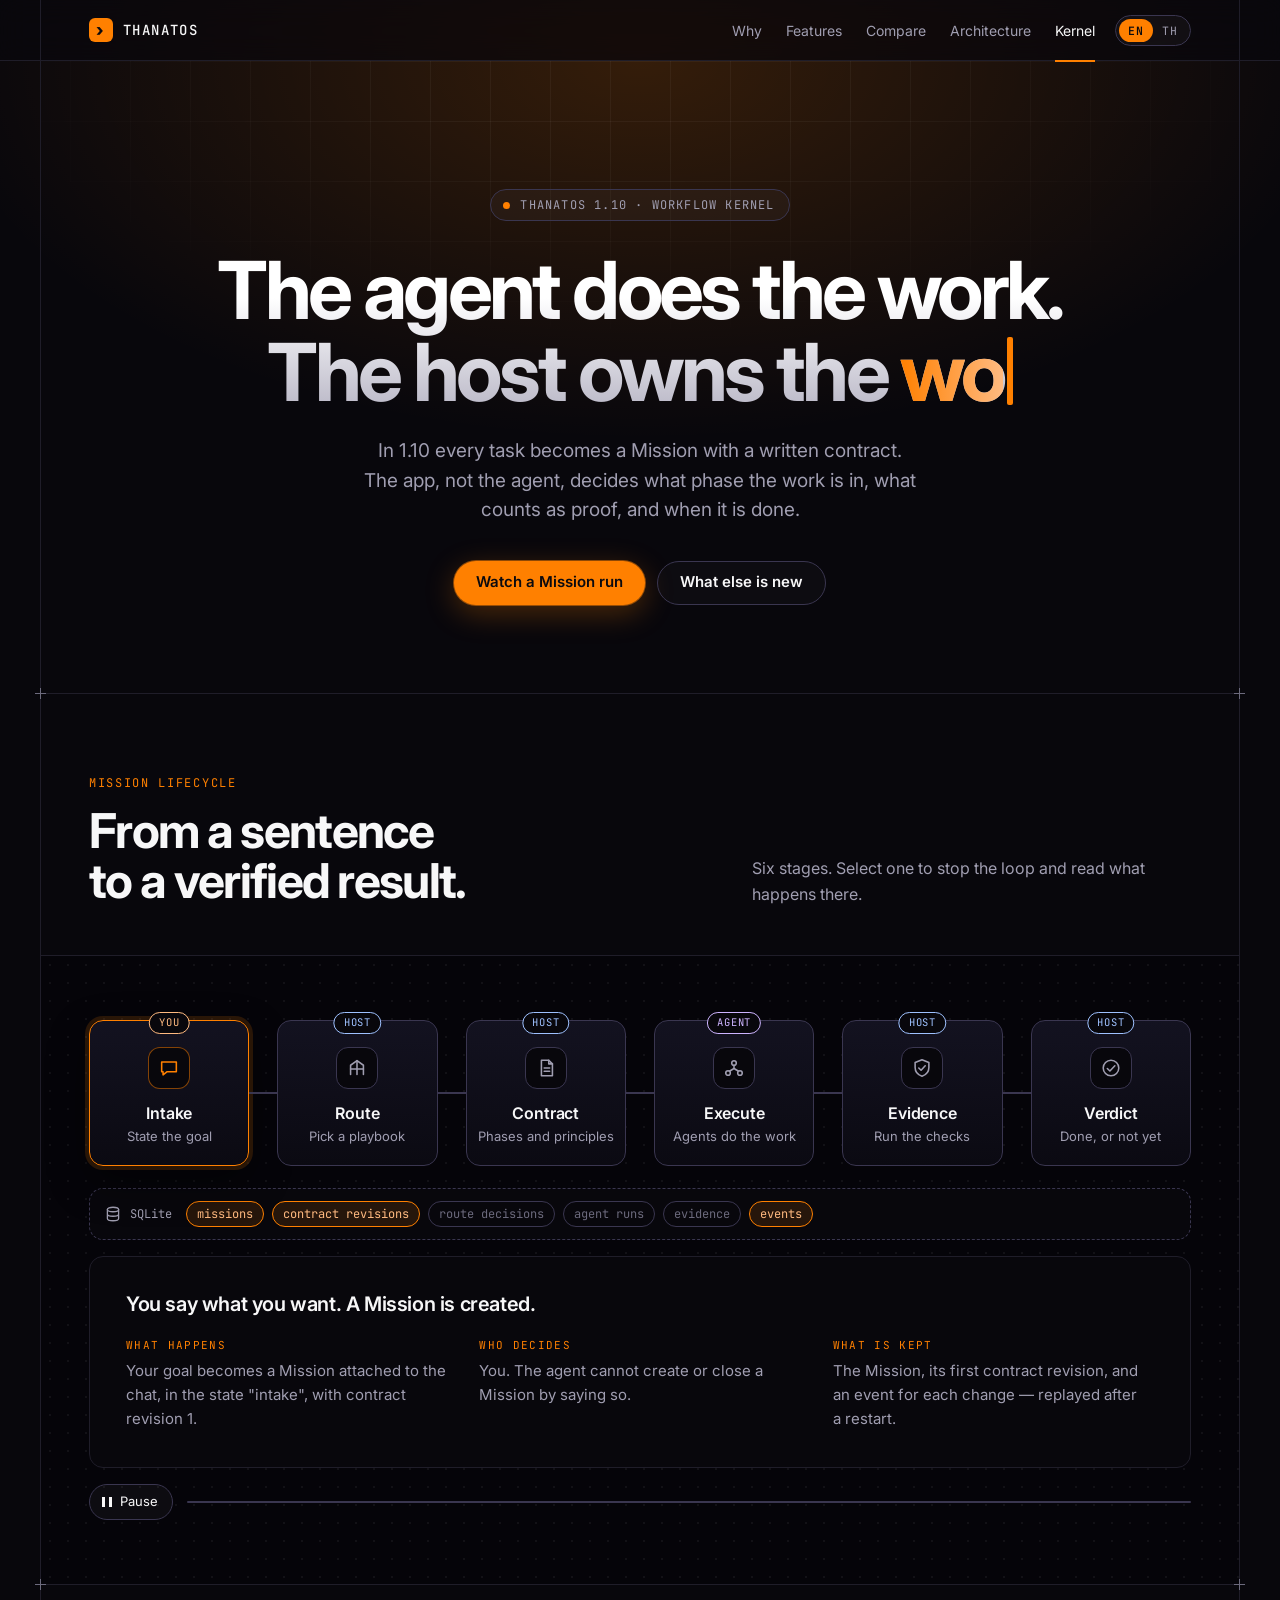
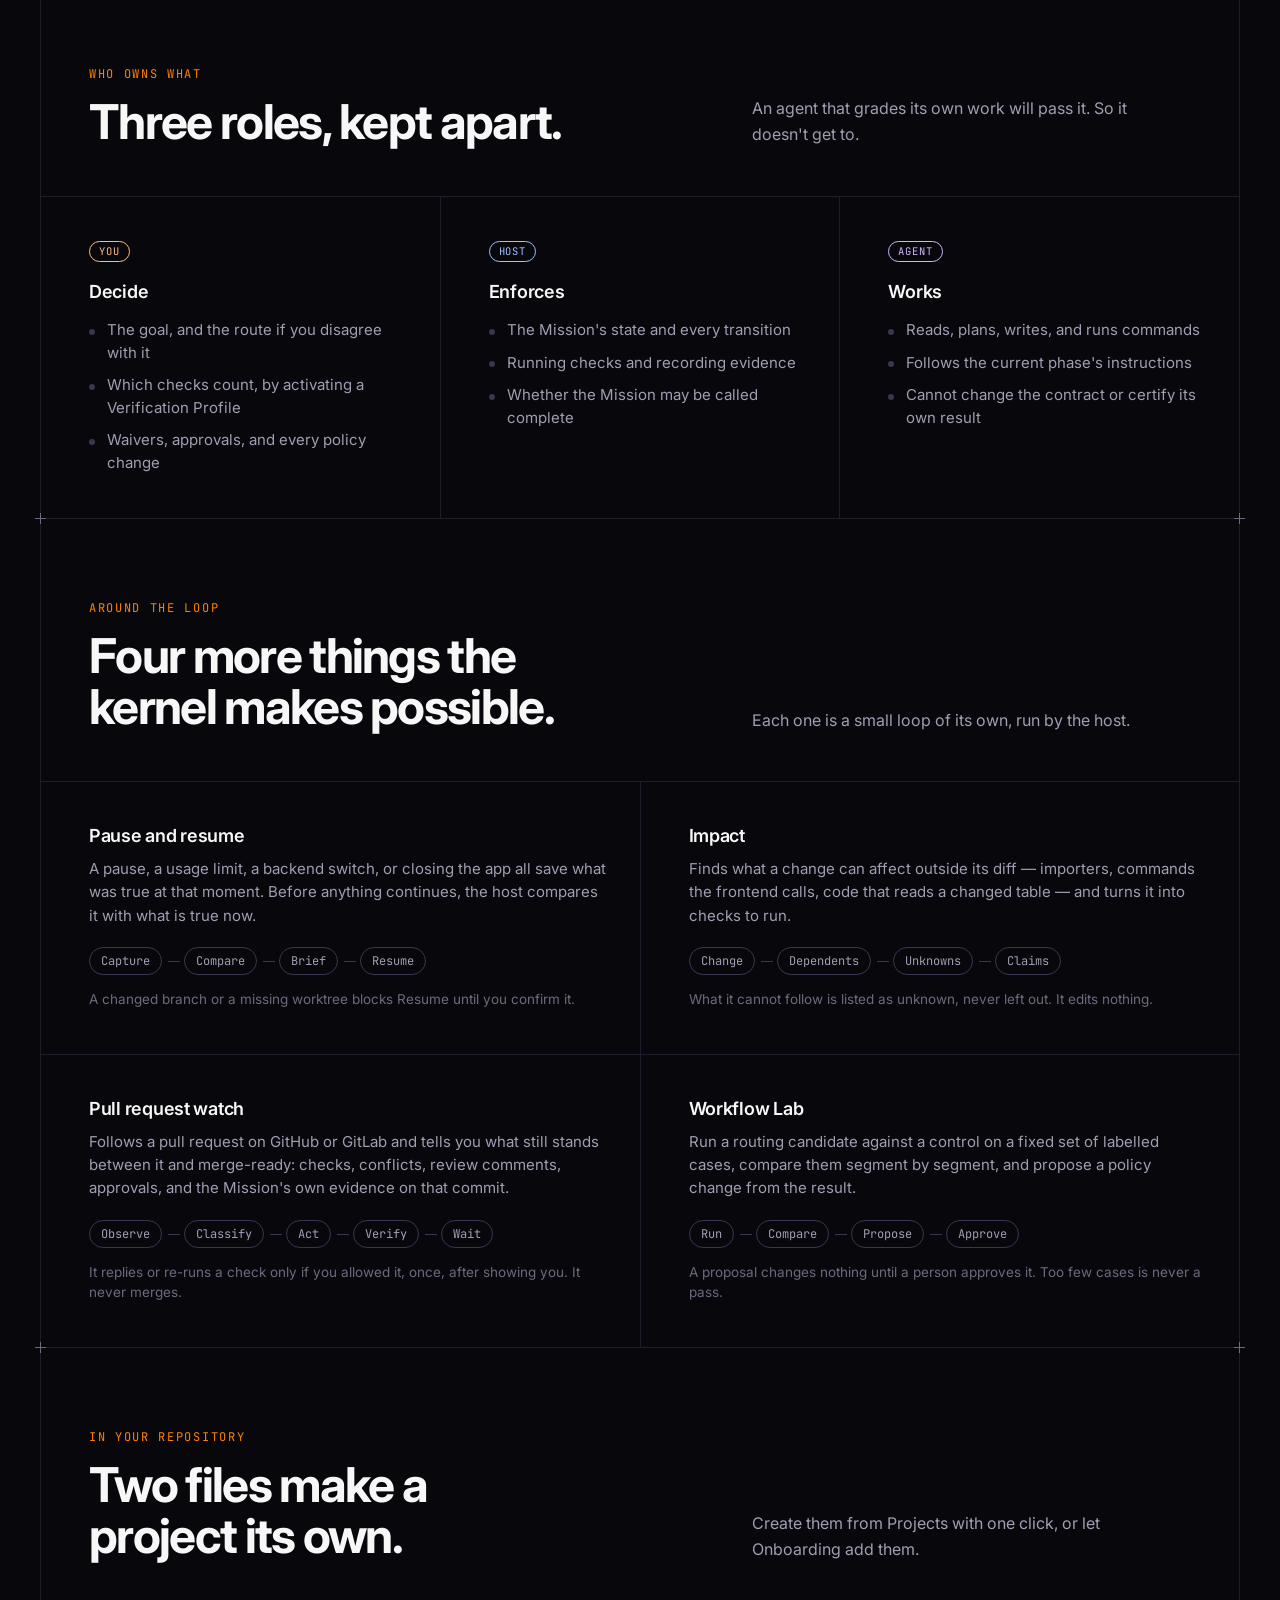
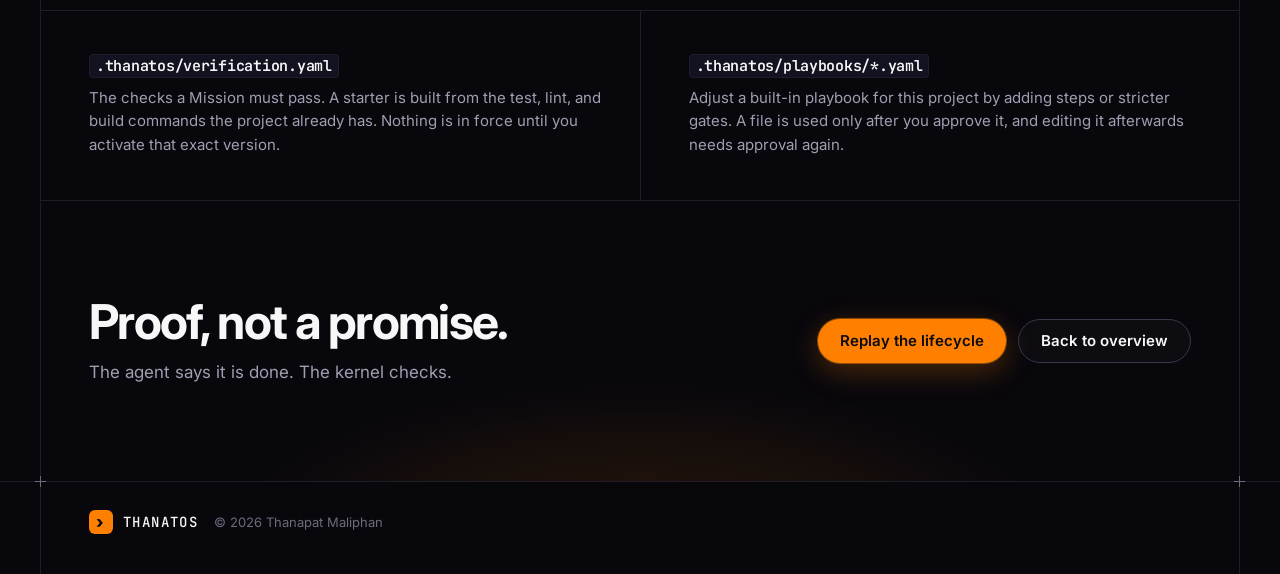
==== commit b6934ab8: "fix: restore mobile navigation" ====
--- a/kernel.html
+++ b/kernel.html
@@ -22,7 +22,10 @@
   <nav id="site-nav" aria-label="Primary">
     <div class="nav-inner">
       <a class="nav-logo" href="index.html"><span class="nav-mark" aria-hidden="true">›</span>THANATOS</a>
-      <div class="nav-links">
+      <button class="nav-toggle" type="button" aria-controls="primary-nav-links" aria-expanded="false" aria-label="Open navigation" data-i18n-aria="nav.menu">
+        <span aria-hidden="true"></span><span aria-hidden="true"></span><span aria-hidden="true"></span>
+      </button>
+      <div class="nav-links" id="primary-nav-links">
         <a href="index.html#why-not-cli" data-i18n="nav.why">Why</a>
         <a href="index.html#features" data-i18n="nav.features">Features</a>
         <a href="index.html#compare" data-i18n="nav.compare">Compare</a>
--- a/styles.css
+++ b/styles.css
@@ -106,6 +106,27 @@
   transition: right var(--dur-hover) var(--ease-out-expo);
 }
 .nav-links a:hover::after, .nav-links a.nav-active::after { right: 0; }
+.nav-toggle {
+  display: none;
+  width: 38px;
+  height: 38px;
+  padding: 9px;
+  border: 1px solid var(--border-subtle);
+  border-radius: 9px;
+  background: rgb(255 255 255 / 0.03);
+  color: var(--text);
+  cursor: pointer;
+}
+.nav-toggle span {
+  display: block;
+  height: 1px;
+  margin-block: 4px;
+  background: currentColor;
+  transition: transform var(--dur-hover), opacity var(--dur-hover);
+}
+.nav-toggle[aria-expanded="true"] span:nth-child(1) { transform: translateY(5px) rotate(45deg); }
+.nav-toggle[aria-expanded="true"] span:nth-child(2) { opacity: 0; }
+.nav-toggle[aria-expanded="true"] span:nth-child(3) { transform: translateY(-5px) rotate(-45deg); }
 @media (max-width: 400px) {
   .nav-links { gap: 16px; font-size: 13px; }
 }
@@ -134,8 +155,27 @@
 .lang-switch button:hover { color: var(--text); }
 .lang-switch button[aria-pressed="true"] { background: var(--accent); color: var(--on-accent); font-weight: 600; }
 @media (max-width: 560px) {
-  .nav-links { display: none; }
-  .lang-switch { margin-left: auto; }
+  .nav-inner { position: relative; }
+  .nav-toggle { display: block; margin-left: auto; }
+  .nav-links {
+    display: none;
+    position: absolute;
+    top: 60px;
+    left: 0;
+    right: 0;
+    flex-direction: column;
+    align-items: stretch;
+    gap: 0;
+    padding: 8px var(--cell-pad) 12px;
+    border: 1px solid var(--border);
+    border-top: 0;
+    background: color-mix(in srgb, var(--bg) 96%, transparent);
+    backdrop-filter: blur(18px) saturate(140%);
+  }
+  .nav-links.nav-open { display: flex; }
+  .nav-links a { min-height: 44px; display: flex; align-items: center; }
+  .nav-links a::after { bottom: 4px; }
+  .lang-switch { margin-left: 8px; }
 }
 
 /* Thai: the tight Latin tracking and line-height crush Thai stacked vowels. */
